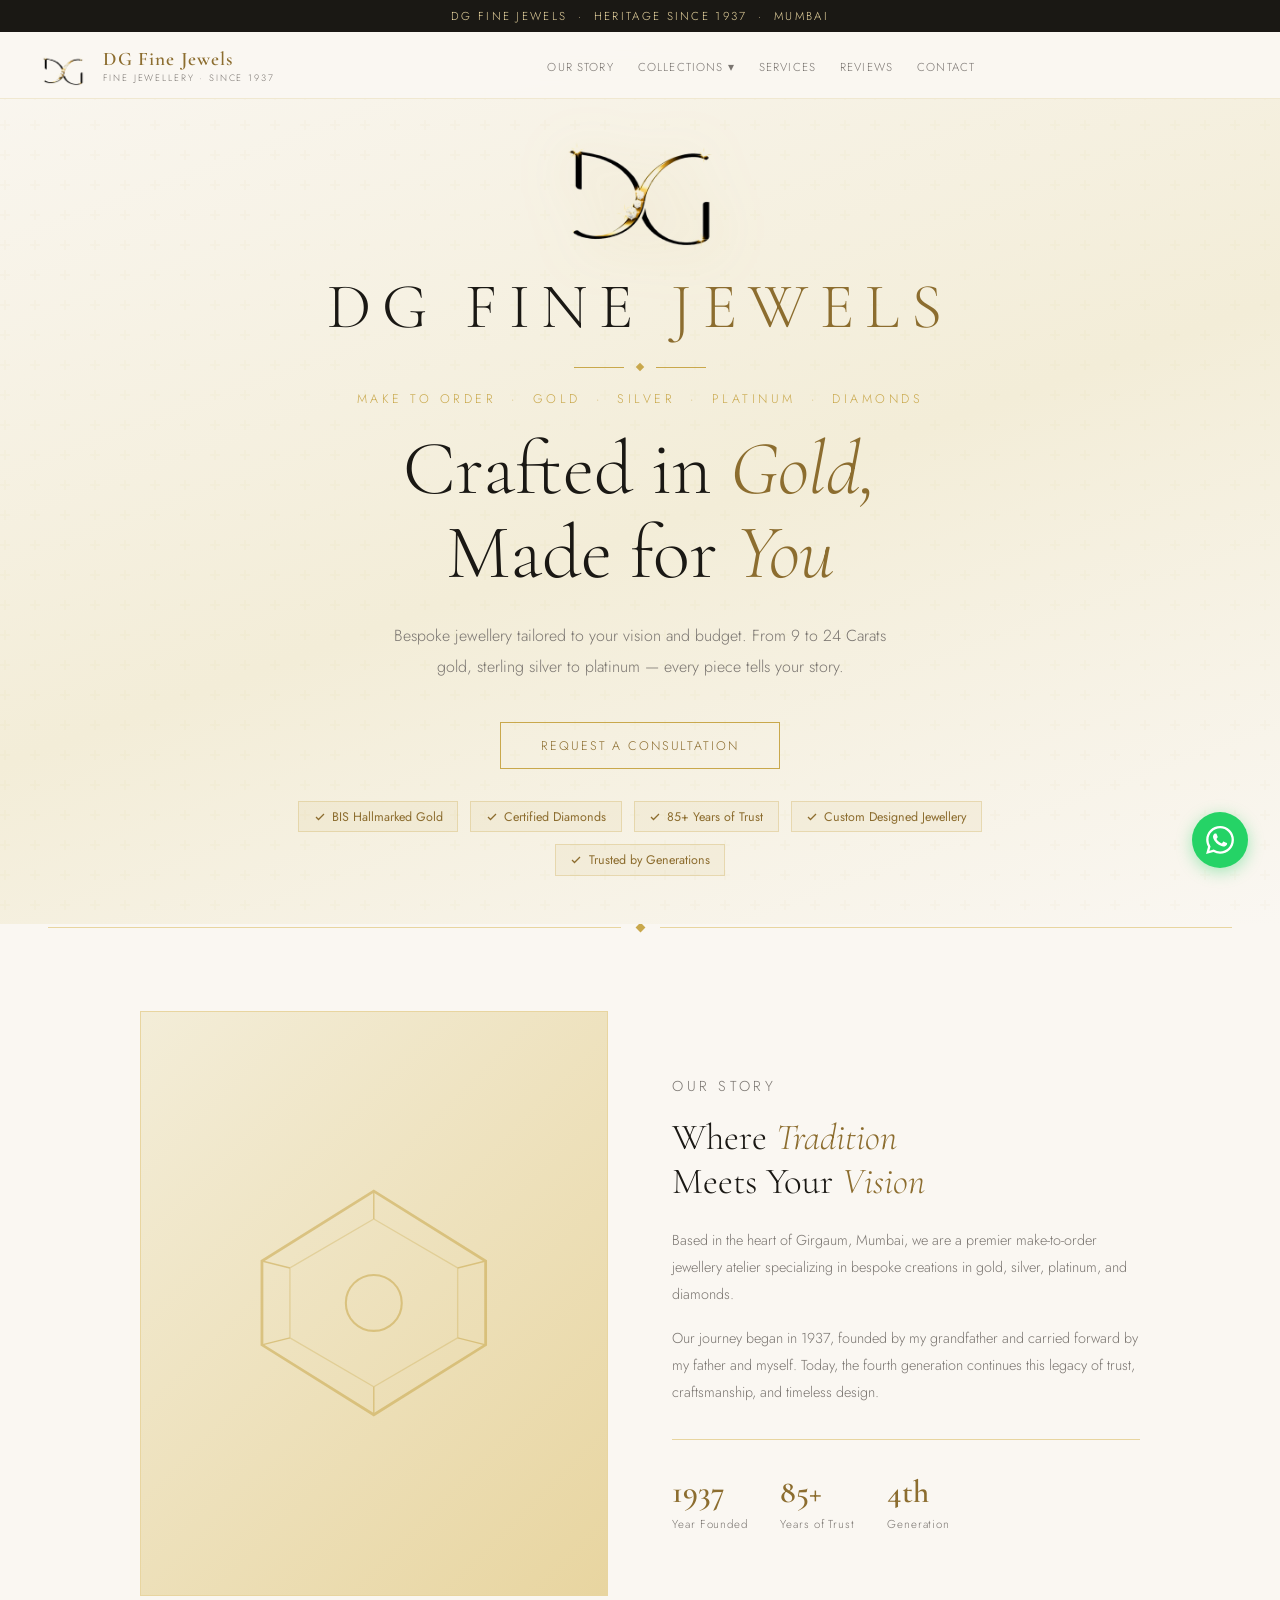
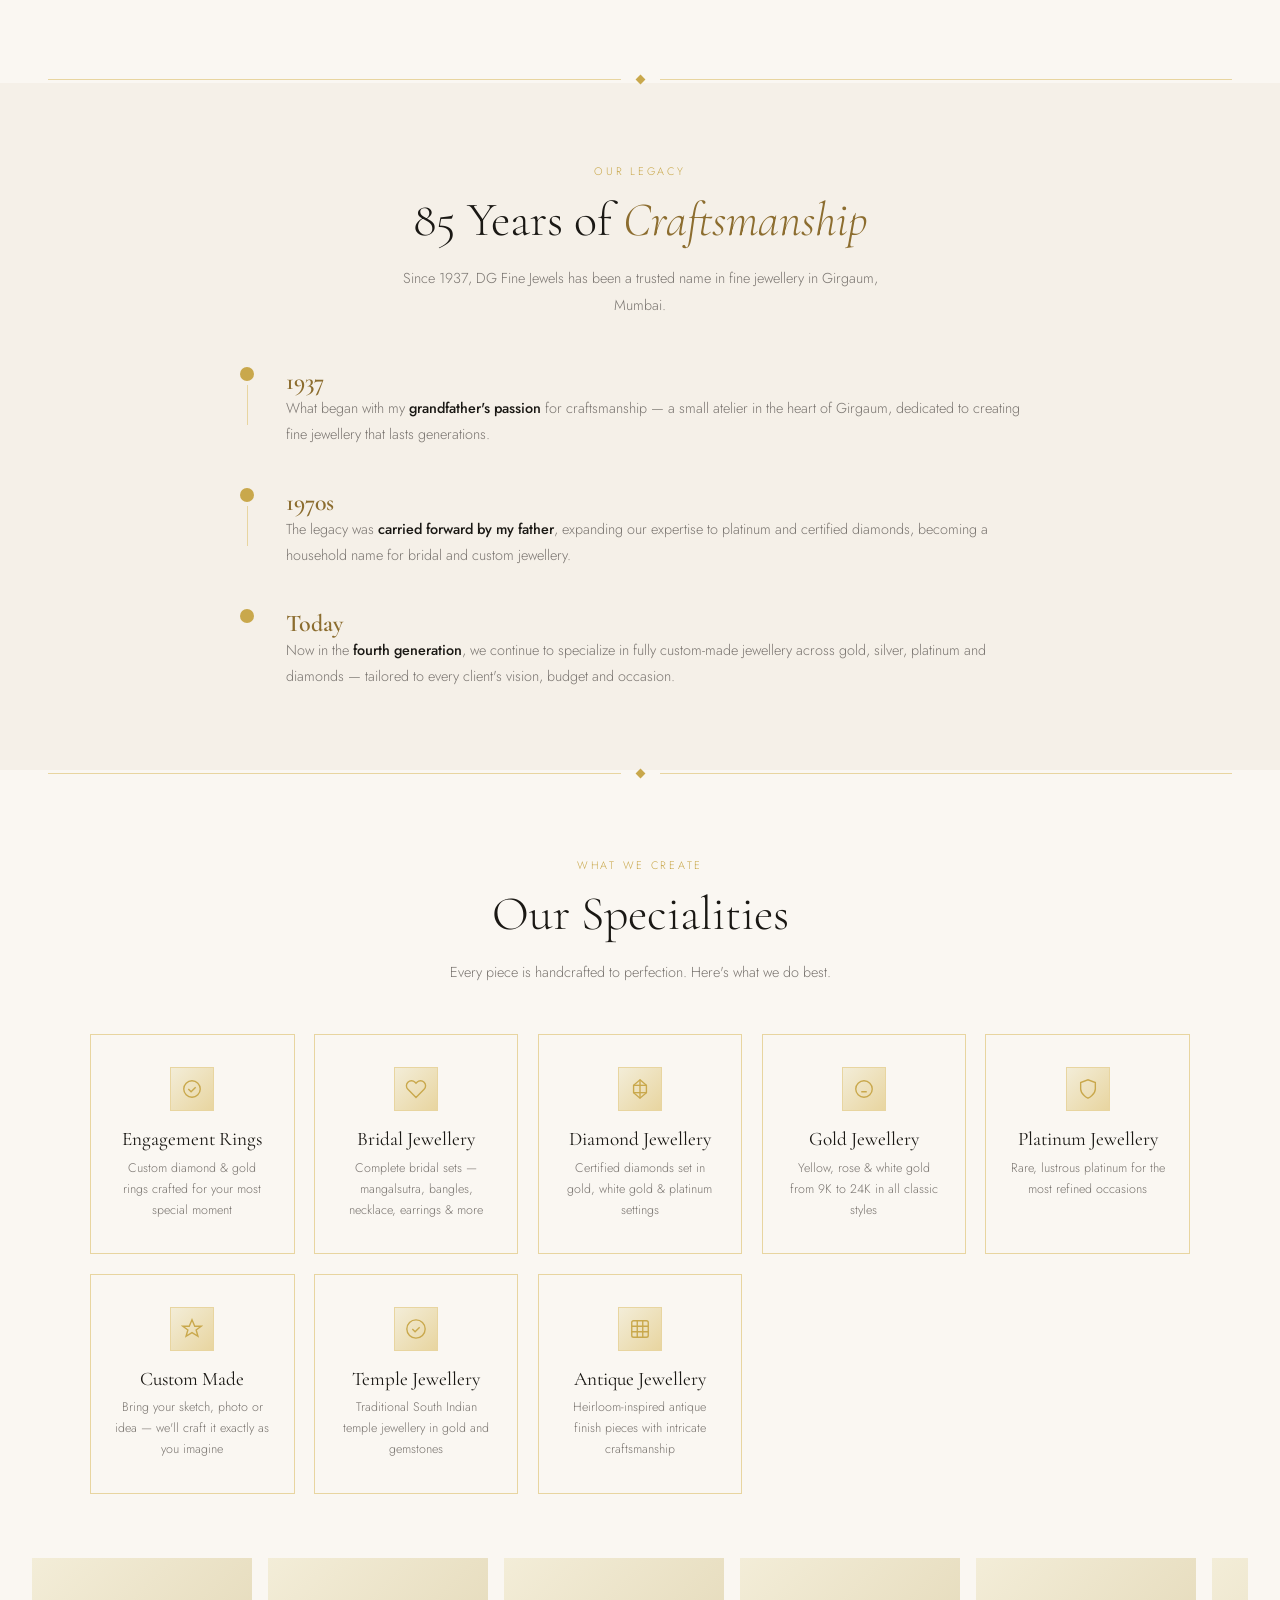
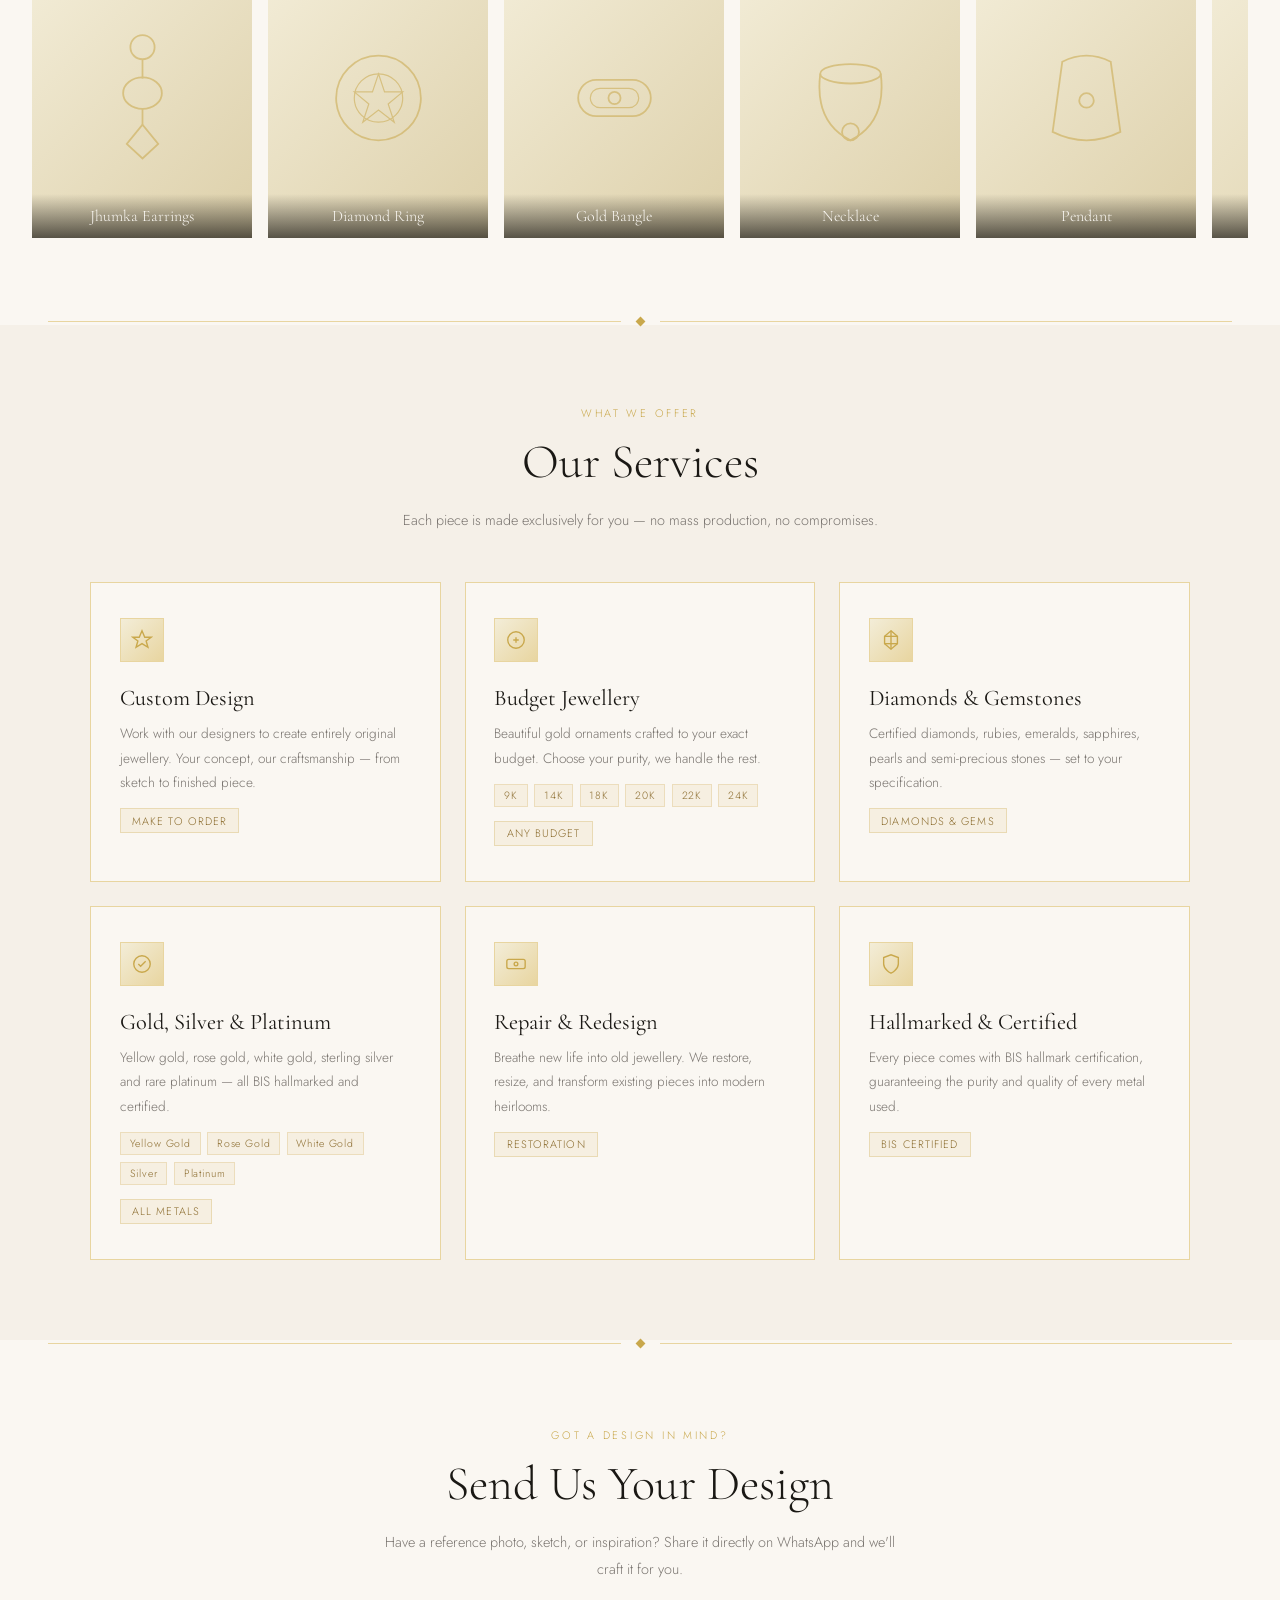
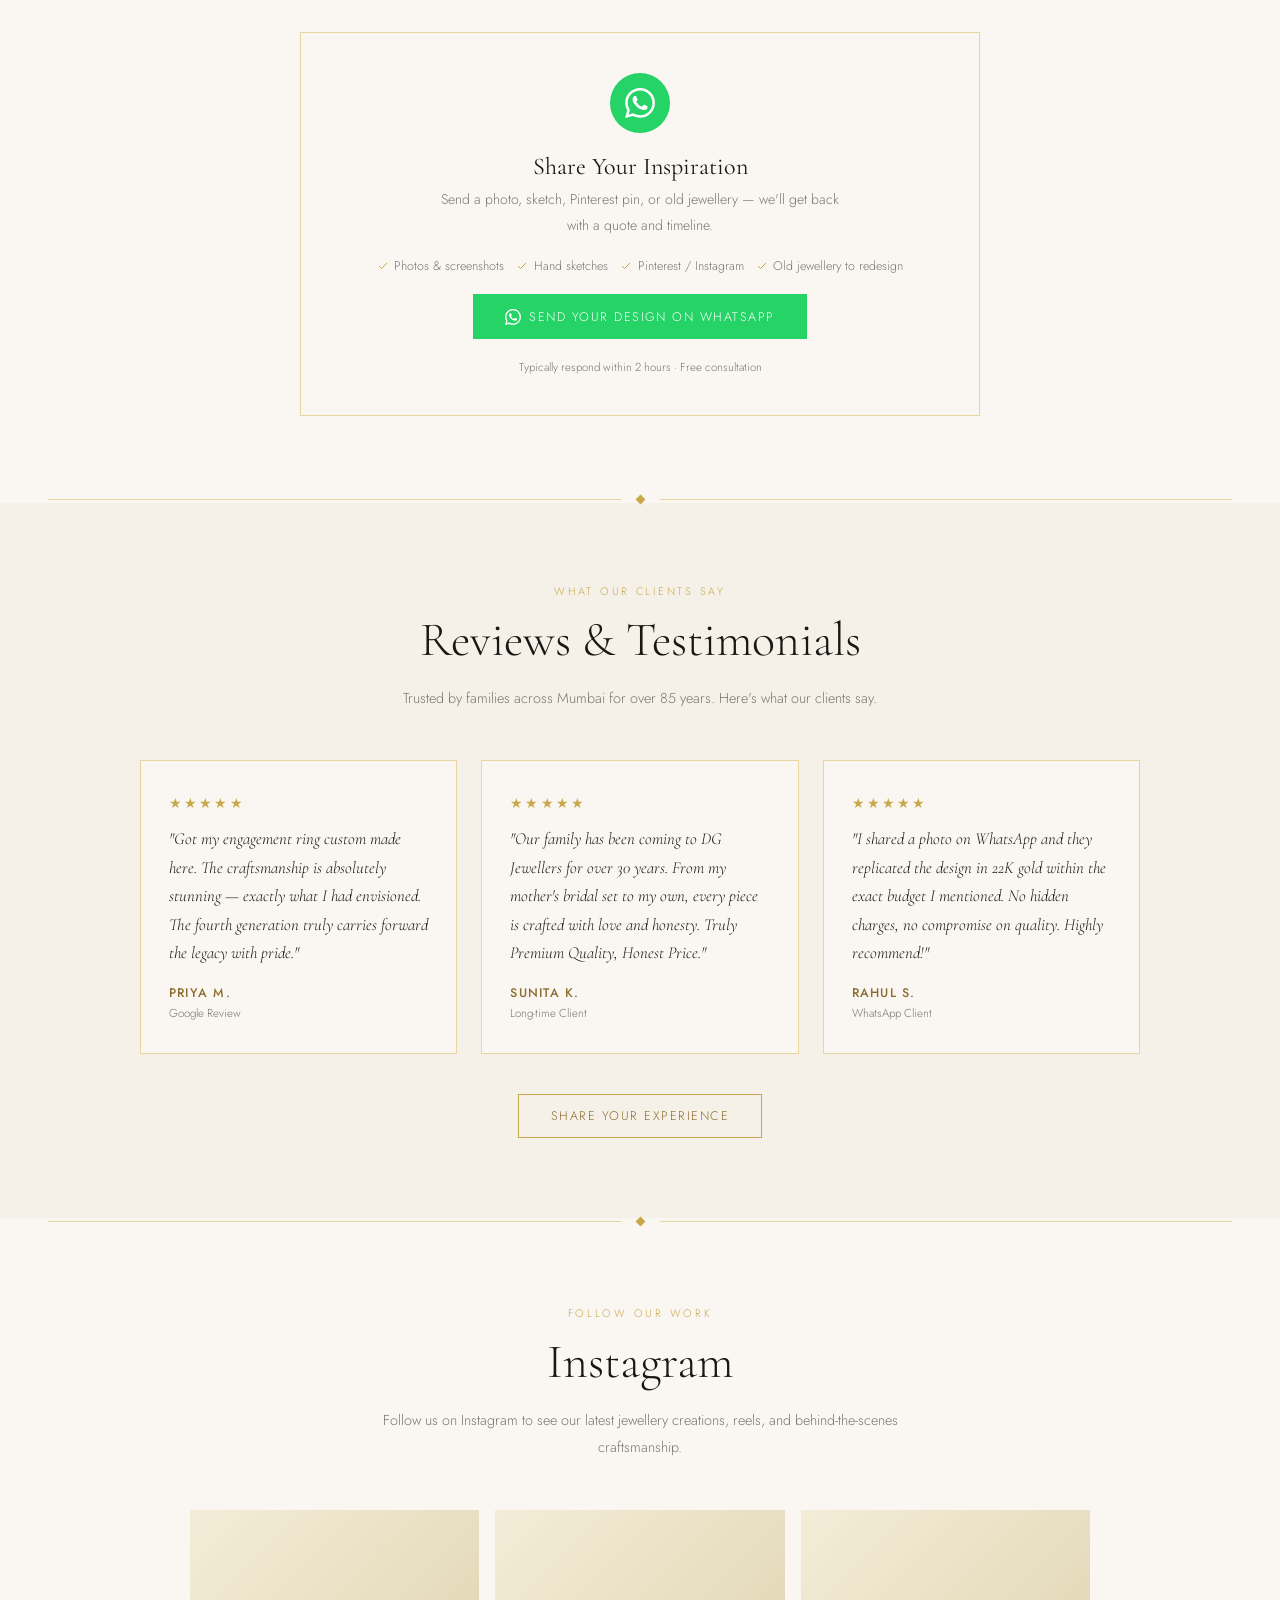
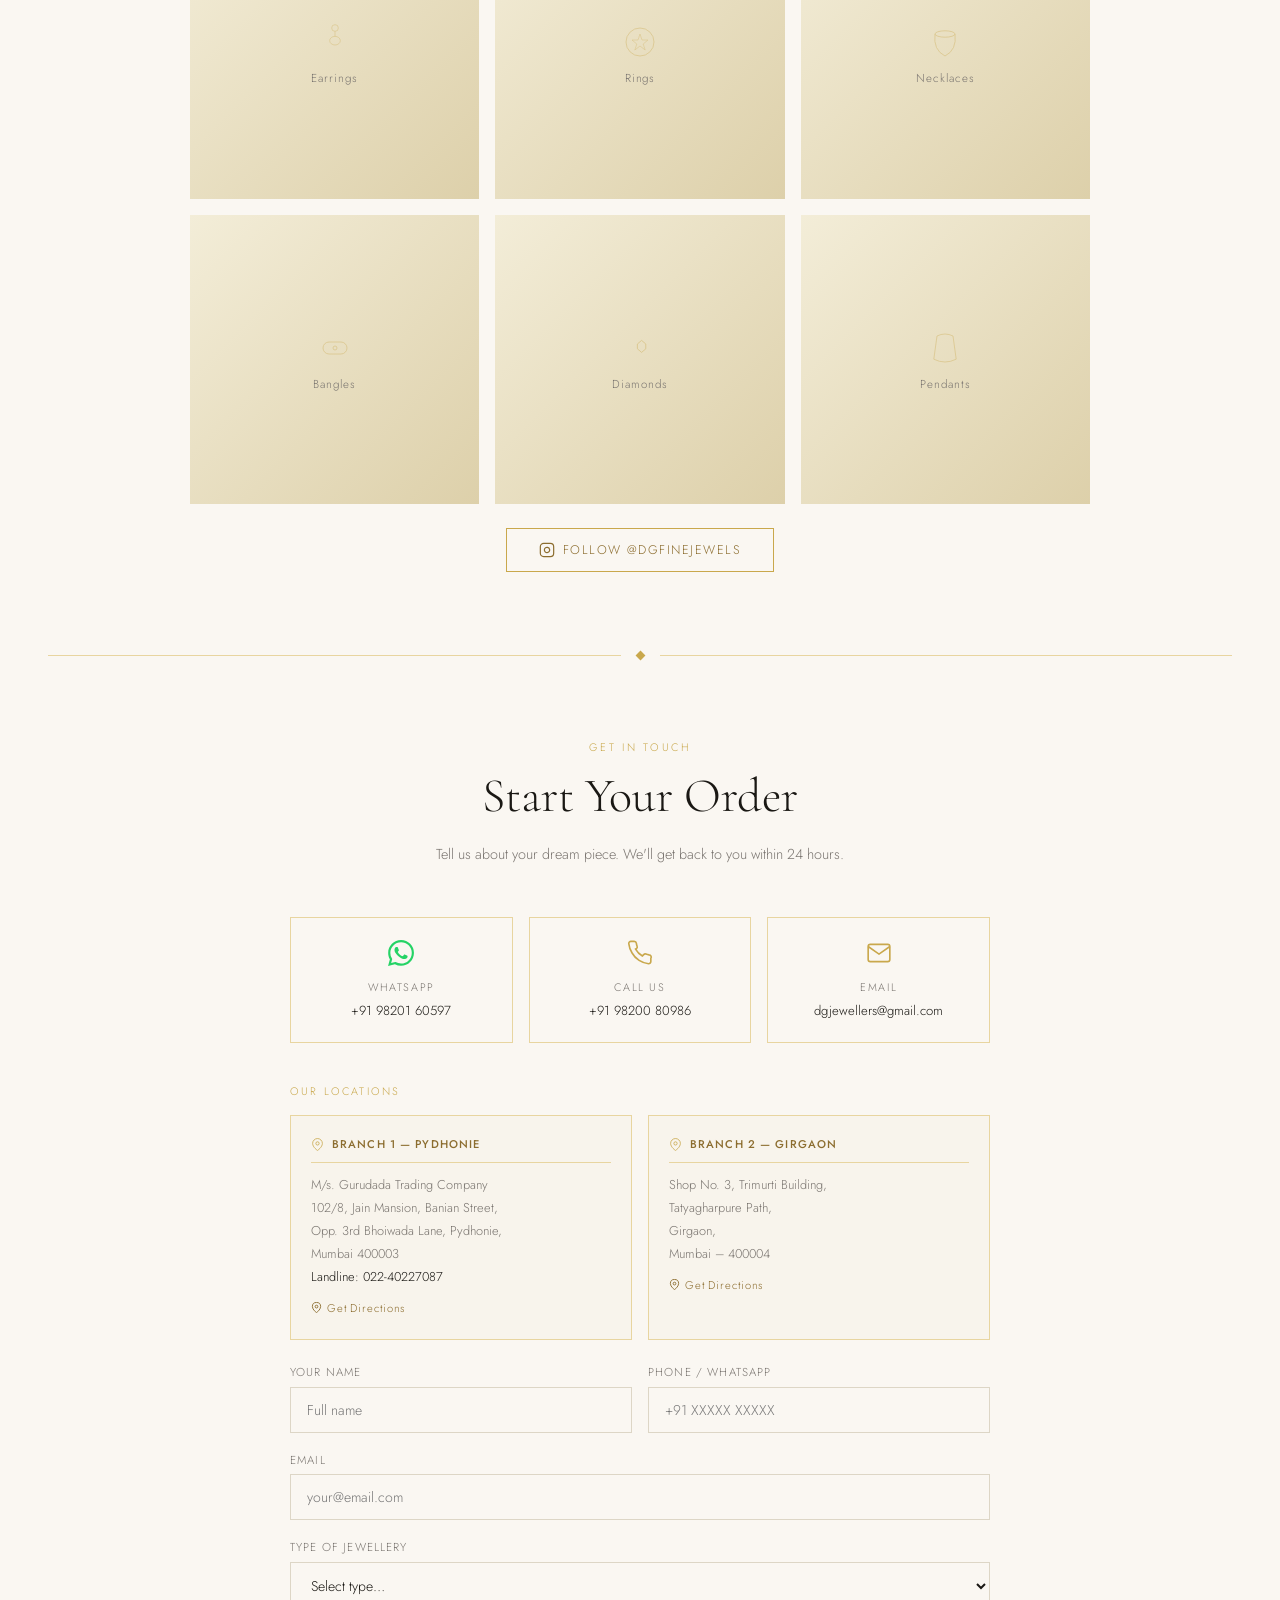
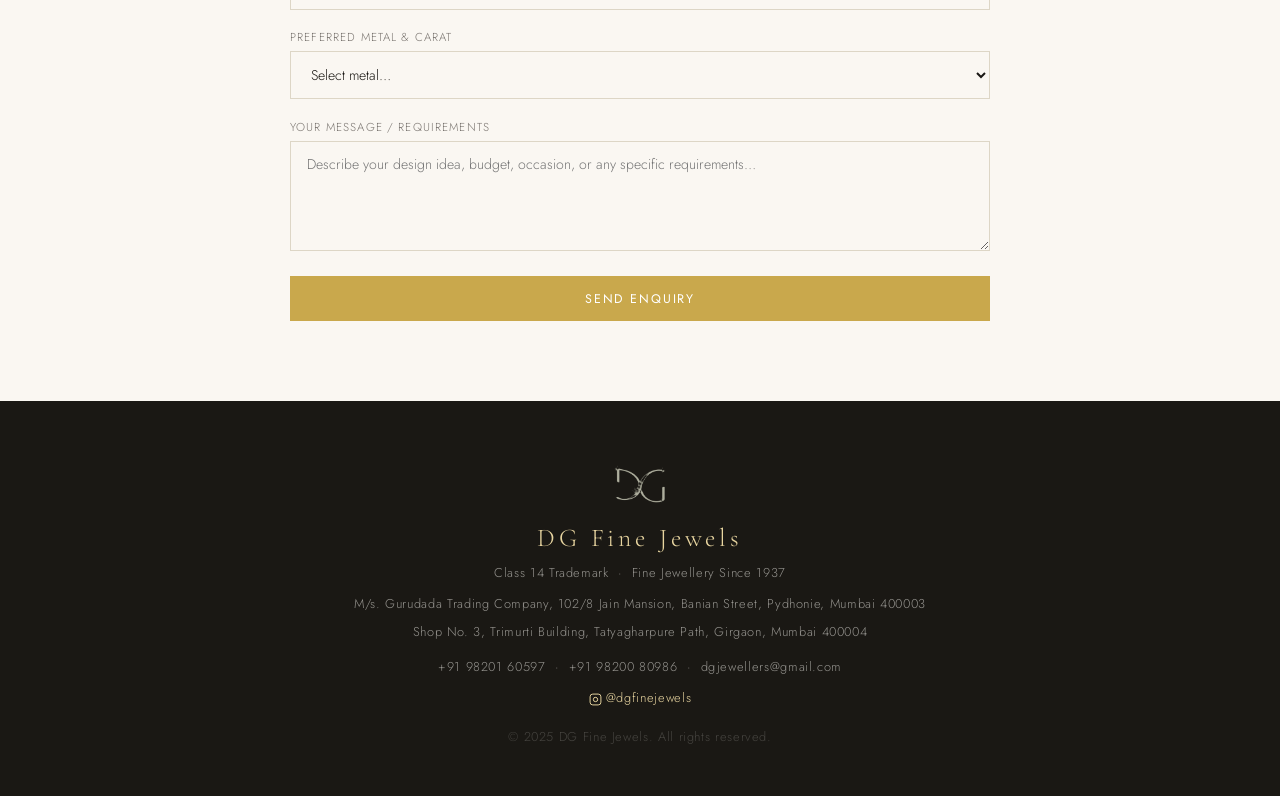
==== index.html @ 2419c7b4 "Initial commit" ====
<!DOCTYPE html>
<html lang="en">

<head>
  <meta charset="UTF-8" />
  <meta name="viewport" content="width=device-width, initial-scale=1.0" />
  <title>DG Fine Jewels – Fine Jewellery Since 1937, Mumbai</title>
  <link
    href="https://fonts.googleapis.com/css2?family=Cormorant+Garamond:ital,wght@0,300;0,400;0,600;1,300;1,400&family=Jost:wght@300;400;500&display=swap"
    rel="stylesheet" />
  <link rel="stylesheet" href="cart.css">
  <style>
    *,
    *::before,
    *::after {
      box-sizing: border-box;
      margin: 0;
      padding: 0
    }

    :root {
      --gold: #C9A84C;
      --gold-light: #E8D5A0;
      --gold-dark: #8C6D2F;
      --ivory: #FAF7F2;
      --charcoal: #1A1814;
      --warm-gray: #7A7570
    }

    html {
      scroll-behavior: smooth
    }

    body {
      font-family: 'Jost', sans-serif;
      background: var(--ivory);
      color: var(--charcoal);
      font-weight: 300;
      overflow-x: hidden
    }

    /* TOP BANNER */
    .top-banner {
      background: var(--charcoal);
      color: var(--gold-light);
      text-align: center;
      padding: 0.5rem 1rem;
      font-size: 0.72rem;
      letter-spacing: 0.2em;
      text-transform: uppercase
    }

    /* NAV */
    header {
      position: fixed;
      top: 0;
      left: 0;
      right: 0;
      z-index: 200
    }

    nav {
      background: rgba(250, 247, 242, 0.96);
      backdrop-filter: blur(12px);
      border-bottom: 1px solid rgba(201, 168, 76, 0.2);
      padding: 0.7rem 2rem;
      display: flex;
      align-items: center;
      justify-content: space-between
    }

    .nav-logo-wrap {
      display: flex;
      align-items: center;
      gap: 0.6rem;
      text-decoration: none
    }

    .nav-logo-img {
      height: 44px;
      width: auto;
      object-fit: contain
    }

    .nav-logo-name {
      font-family: 'Cormorant Garamond', serif;
      font-size: 1.2rem;
      font-weight: 600;
      color: var(--gold-dark);
      letter-spacing: 0.06em
    }

    .nav-logo-sub {
      font-size: 0.58rem;
      letter-spacing: 0.2em;
      text-transform: uppercase;
      color: var(--warm-gray)
    }

    .nav-links {
      display: flex;
      gap: 1.5rem;
      list-style: none
    }

    .nav-links a {
      font-size: 0.72rem;
      letter-spacing: 0.1em;
      text-transform: uppercase;
      color: var(--warm-gray);
      text-decoration: none;
      transition: color 0.2s
    }

    .nav-links a:hover {
      color: var(--gold)
    }

    /* DROPDOWN */
    .dropdown {
      position: relative;
      display: inline-block;
    }

    .dropdown-content {
      display: none;
      position: absolute;
      background: white;
      min-width: 180px;
      box-shadow: 0px 8px 16px 0px rgba(0, 0, 0, 0.1);
      z-index: 1000;
      top: 100%;
      left: 0;
      opacity: 0;
      transition: all 0.3s ease;
      transform: translateY(10px);
      border-top: 2px solid var(--gold);
    }

    .dropdown:hover .dropdown-content {
      display: block;
      opacity: 1;
      transform: translateY(0);
    }

    .dropdown-content a {
      color: var(--warm-gray);
      padding: 12px 16px;
      text-decoration: none;
      display: block;
      font-size: 0.7rem;
      border-bottom: 1px solid rgba(201, 168, 76, 0.15);
      transition: background 0.2s, color 0.2s;
    }

    .dropdown-content a:hover {
      background-color: var(--ivory);
      color: var(--gold);
    }

    .nav-actions {
      display: flex;
      align-items: center;
      gap: 1.2rem;
    }

    .hamburger {
      display: none;
      flex-direction: column;
      gap: 5px;
      cursor: pointer;
      background: none;
      border: none;
      padding: 4px
    }

    .hamburger span {
      display: block;
      width: 22px;
      height: 1.5px;
      background: var(--charcoal)
    }

    .mobile-menu {
      display: none;
      position: fixed;
      top: 0;
      left: 0;
      right: 0;
      bottom: 0;
      background: rgba(250, 247, 242, 0.98);
      z-index: 300;
      flex-direction: column;
      align-items: center;
      justify-content: center;
      gap: 2rem
    }

    .mobile-menu.open {
      display: flex
    }

    .mobile-menu a {
      font-family: 'Cormorant Garamond', serif;
      font-size: 1.8rem;
      font-weight: 300;
      color: var(--charcoal);
      text-decoration: none;
      letter-spacing: 0.08em
    }

    .mobile-close {
      position: absolute;
      top: 1.5rem;
      right: 1.5rem;
      font-size: 1.5rem;
      background: none;
      border: none;
      cursor: pointer;
      color: var(--charcoal)
    }

    /* DIVIDER */
    .divider {
      display: flex;
      align-items: center;
      justify-content: center;
      gap: 1rem;
      padding: 0 3rem
    }

    .divider::before,
    .divider::after {
      content: '';
      flex: 1;
      height: 1px;
      background: var(--gold-light)
    }

    .divider-diamond {
      width: 7px;
      height: 7px;
      background: var(--gold);
      transform: rotate(45deg)
    }

    /* SECTIONS */
    section {
      padding: 5rem 2rem
    }

    .section-label {
      font-size: 0.68rem;
      letter-spacing: 0.25em;
      text-transform: uppercase;
      color: var(--gold);
      text-align: center;
      margin-bottom: 0.75rem
    }

    .section-title {
      font-family: 'Cormorant Garamond', serif;
      font-size: clamp(2rem, 4vw, 3rem);
      font-weight: 300;
      text-align: center;
      margin-bottom: 1rem;
      color: var(--charcoal)
    }

    .section-sub {
      text-align: center;
      color: var(--warm-gray);
      font-size: 0.9rem;
      line-height: 1.9;
      max-width: 520px;
      margin: 0 auto 3rem
    }

    .services-bg,
    .alt-bg {
      background: #F5F0E8
    }

    /* HERO */
    .hero {
      min-height: 100vh;
      display: flex;
      align-items: center;
      justify-content: center;
      text-align: center;
      padding: 6rem 2rem 3rem;
      background: linear-gradient(160deg, #FAF7F2 0%, #F3EDD8 55%, #FAF7F2 100%);
      position: relative;
      overflow: hidden;
      z-index: 1;
    }

    /* Hero Background Slider */
    .hero-bg-slider {
      position: absolute;
      top: 0;
      left: 0;
      width: 100%;
      height: 100%;
      z-index: -1;
      overflow: hidden;
    }

    .hero-bg-slide {
      position: absolute;
      top: 0;
      left: 0;
      width: 100%;
      height: 100%;
      object-fit: cover;
      opacity: 0.4;
    }

    .hero::before {
      content: '';
      position: absolute;
      inset: 0;
      background: url("data:image/svg+xml,%3Csvg width='60' height='60' viewBox='0 0 60 60' xmlns='http://www.w3.org/2000/svg'%3E%3Cg fill='%23C9A84C' fill-opacity='0.04'%3E%3Cpath d='M36 34v-4h-2v4h-4v2h4v4h2v-4h4v-2h-4zm0-30V0h-2v4h-4v2h4v4h2V6h4V4h-4zM6 34v-4H4v4H0v2h4v4h2v-4h4v-2H6zM6 4V0H4v4H0v2h4v4h2V6h4V4H6z'/%3E%3C/g%3E%3C/svg%3E");
      opacity: 1
    }

    .hero-inner {
      position: relative;
      max-width: 860px;
      margin: 0 auto
    }

    .hero-logo {
      width: 220px;
      height: auto;
      filter: drop-shadow(0 6px 28px rgba(201, 168, 76, 0.35));
      animation: fadeInDown 1.2s cubic-bezier(0.2, 0, 0.2, 1) both
    }

    .hero-brand-name {
      font-family: 'Cormorant Garamond', serif;
      font-size: clamp(2rem, 5vw, 4.5rem);
      font-weight: 300;
      color: var(--charcoal);
      letter-spacing: 0.18em;
      text-transform: uppercase;
      margin-top: 0.6rem;
      animation: fadeInUp 1.2s cubic-bezier(0.2, 0, 0.2, 1) 0.2s both
    }

    .hero-brand-name span {
      color: var(--gold-dark)
    }

    .gold-line {
      display: flex;
      align-items: center;
      justify-content: center;
      gap: 0.8rem;
      margin: 1.2rem auto;
      animation: fadeIn 1.2s ease 0.5s both
    }

    .gold-line::before,
    .gold-line::after {
      content: '';
      width: 50px;
      height: 1px;
      background: var(--gold)
    }

    .gold-line-diamond {
      width: 6px;
      height: 6px;
      background: var(--gold);
      transform: rotate(45deg)
    }

    .hero-eyebrow {
      font-size: 0.78rem;
      letter-spacing: 0.28em;
      text-transform: uppercase;
      color: var(--gold);
      margin-bottom: 1.2rem;
      animation: fadeInOpacity 1.5s ease 0.7s both
    }

    .hero h1 {
      font-family: 'Cormorant Garamond', serif;
      font-size: clamp(2.8rem, 6vw, 5.5rem);
      font-weight: 300;
      line-height: 1.1;
      color: var(--charcoal);
      margin-bottom: 1.6rem;
      animation: fadeInUpScale 1.4s cubic-bezier(0.2, 0, 0.2, 1) 0.9s both
    }

    .hero h1 em {
      font-style: italic;
      color: var(--gold-dark)
    }

    .hero-desc {
      font-size: 1rem;
      color: var(--warm-gray);
      line-height: 1.9;
      max-width: 520px;
      margin: 0 auto 2.5rem;
      animation: fadeIn 1.5s ease 1.2s both
    }

    .trust-badges {
      margin-top: 2rem;
      display: flex;
      flex-wrap: wrap;
      gap: 0.75rem;
      justify-content: center;
      animation: fadeIn 1.5s ease 1.6s both
    }

    .trust-badge {
      display: flex;
      align-items: center;
      gap: 0.4rem;
      font-size: 0.78rem;
      color: var(--gold-dark);
      font-weight: 400;
      background: rgba(201, 168, 76, 0.08);
      border: 1px solid rgba(201, 168, 76, 0.3);
      padding: 0.35rem 0.9rem
    }

    .btn-primary {
      display: inline-block;
      padding: 0.85rem 2.5rem;
      border: 1px solid var(--gold);
      color: var(--gold-dark);
      font-size: 0.78rem;
      letter-spacing: 0.15em;
      text-transform: uppercase;
      text-decoration: none;
      background: transparent;
      cursor: pointer;
      font-family: 'Jost', sans-serif;
      transition: all 0.4s ease;
      animation: fadeInUp 1.2s ease 1.4s both
    }

    .btn-primary:hover {
      background: var(--gold);
      color: #fff
    }

    /* CAROUSEL */
    .carousel-wrap {
      overflow: hidden;
      position: relative;
      margin-top: 3rem
    }

    .carousel-track {
      display: flex;
      gap: 1rem;
      animation: scroll 20s linear infinite
    }

    .carousel-track:hover {
      animation-play-state: paused
    }

    .carousel-item {
      flex-shrink: 0;
      width: 220px;
      height: 280px;
      background: linear-gradient(135deg, #F3EDD8 0%, #DDD0AA 100%);
      display: flex;
      align-items: center;
      justify-content: center;
      position: relative;
      overflow: hidden
    }

    .carousel-item svg {
      width: 55%;
      height: 55%;
      opacity: 0.55
    }

    .carousel-label {
      position: absolute;
      bottom: 0;
      left: 0;
      right: 0;
      padding: 0.75rem;
      background: linear-gradient(transparent, rgba(26, 24, 20, 0.7));
      color: #FAF7F2;
      font-family: 'Cormorant Garamond', serif;
      font-size: 1rem;
      text-align: center
    }

    @keyframes scroll {
      0% {
        transform: translateX(0)
      }

      100% {
        transform: translateX(-50%)
      }
    }

    /* ANIMATIONS */
    @keyframes fadeInDown {
      from {
        opacity: 0;
        transform: translateY(-40px)
      }

      to {
        opacity: 1;
        transform: translateY(0)
      }
    }

    @keyframes fadeInUp {
      from {
        opacity: 0;
        transform: translateY(40px)
      }

      to {
        opacity: 1;
        transform: translateY(0)
      }
    }

    @keyframes fadeInUpScale {
      from {
        opacity: 0;
        transform: translateY(30px) scale(0.98)
      }

      to {
        opacity: 1;
        transform: translateY(0) scale(1)
      }
    }

    @keyframes fadeInOpacity {
      from {
        opacity: 0;
        letter-spacing: 0.4em
      }

      to {
        opacity: 1;
        letter-spacing: 0.28em
      }
    }

    @keyframes fadeIn {
      from {
        opacity: 0
      }

      to {
        opacity: 1
      }
    }

    /* ABOUT */
    .about-grid {
      max-width: 1000px;
      margin: 0 auto;
      display: grid;
      grid-template-columns: 1fr 1fr;
      gap: 4rem;
      align-items: center
    }

    .about-visual {
      aspect-ratio: 4/5;
      background: linear-gradient(135deg, #F3EDD8, #E8D5A0);
      border: 1px solid var(--gold-light);
      display: flex;
      align-items: center;
      justify-content: center
    }

    .about-visual svg {
      width: 60%;
      height: 60%;
      opacity: 0.55
    }

    .about-text h2 {
      font-family: 'Cormorant Garamond', serif;
      font-size: 2.3rem;
      font-weight: 300;
      margin-bottom: 1.4rem;
      line-height: 1.2
    }

    .about-text h2 em {
      font-style: italic;
      color: var(--gold-dark)
    }

    .about-text p {
      color: var(--warm-gray);
      line-height: 1.9;
      margin-bottom: 1rem;
      font-size: 0.9rem
    }

    .about-stats {
      display: flex;
      gap: 2rem;
      margin-top: 2rem;
      padding-top: 2rem;
      border-top: 1px solid var(--gold-light)
    }

    .stat-num {
      font-family: 'Cormorant Garamond', serif;
      font-size: 2rem;
      font-weight: 600;
      color: var(--gold-dark);
      display: block
    }

    .stat-label {
      font-size: 0.72rem;
      color: var(--warm-gray);
      letter-spacing: 0.08em
    }

    /* HERITAGE TIMELINE */
    .heritage-grid {
      max-width: 800px;
      margin: 0 auto;
      display: flex;
      flex-direction: column;
      gap: 0
    }

    .heritage-item {
      display: flex;
      gap: 2rem;
      align-items: flex-start;
      position: relative;
      padding-bottom: 2.5rem
    }

    .heritage-item:last-child {
      padding-bottom: 0
    }

    .heritage-line {
      display: flex;
      flex-direction: column;
      align-items: center;
      flex-shrink: 0
    }

    .heritage-dot {
      width: 14px;
      height: 14px;
      background: var(--gold);
      border-radius: 50%;
      flex-shrink: 0
    }

    .heritage-connector {
      width: 1px;
      background: var(--gold-light);
      flex: 1;
      min-height: 40px;
      margin-top: 4px
    }

    .heritage-item:last-child .heritage-connector {
      display: none
    }

    .heritage-year {
      font-family: 'Cormorant Garamond', serif;
      font-size: 1.5rem;
      font-weight: 600;
      color: var(--gold-dark);
      min-width: 60px;
      padding-top: -2px
    }

    .heritage-text p {
      color: var(--warm-gray);
      font-size: 0.88rem;
      line-height: 1.8
    }

    /* SPECIALITIES */
    .spec-grid {
      max-width: 1100px;
      margin: 0 auto;
      display: grid;
      grid-template-columns: repeat(auto-fit, minmax(200px, 1fr));
      gap: 1.2rem
    }

    .spec-card {
      background: var(--ivory);
      border: 1px solid var(--gold-light);
      padding: 2rem 1.5rem;
      text-align: center;
      transition: transform 0.25s, box-shadow 0.25s;
      cursor: default
    }

    .spec-card:hover {
      transform: translateY(-4px);
      box-shadow: 0 10px 28px rgba(201, 168, 76, 0.12)
    }

    .spec-icon {
      width: 44px;
      height: 44px;
      margin: 0 auto 1rem;
      background: linear-gradient(135deg, #F3EDD8, #E8D5A0);
      border: 1px solid var(--gold-light);
      display: flex;
      align-items: center;
      justify-content: center
    }

    .spec-card h3 {
      font-family: 'Cormorant Garamond', serif;
      font-size: 1.2rem;
      font-weight: 400;
      color: var(--charcoal);
      margin-bottom: 0.4rem
    }

    .spec-card p {
      color: var(--warm-gray);
      font-size: 0.78rem;
      line-height: 1.7
    }

    /* PORTFOLIO */
    .portfolio-grid {
      max-width: 1100px;
      margin: 0 auto;
      display: grid;
      grid-template-columns: repeat(3, 1fr);
      gap: 1rem
    }

    .portfolio-item {
      aspect-ratio: 3/4;
      position: relative;
      overflow: hidden;
      background: linear-gradient(135deg, #F3EDD8 0%, #DDD0AA 100%);
      display: flex;
      align-items: center;
      justify-content: center;
      cursor: pointer
    }

    .portfolio-item.tall {
      grid-row: span 2;
      aspect-ratio: auto
    }

    .portfolio-item svg {
      width: 50%;
      height: 50%;
      opacity: 0.5
    }

    .portfolio-overlay {
      position: absolute;
      inset: 0;
      background: rgba(26, 24, 20, 0);
      display: flex;
      align-items: flex-end;
      padding: 1.5rem;
      transition: background 0.3s
    }

    .portfolio-item:hover .portfolio-overlay {
      background: rgba(26, 24, 20, 0.55)
    }

    .portfolio-label {
      font-family: 'Cormorant Garamond', serif;
      font-size: 1.1rem;
      color: #FAF7F2;
      transform: translateY(8px);
      opacity: 0;
      transition: transform 0.3s, opacity 0.3s
    }

    .portfolio-item:hover .portfolio-label {
      transform: translateY(0);
      opacity: 1
    }

    .portfolio-item:hover .portfolio-sublabel {
      opacity: 1 !important
    }

    /* SERVICES */
    .services-grid {
      max-width: 1100px;
      margin: 0 auto;
      display: grid;
      grid-template-columns: repeat(auto-fit, minmax(260px, 1fr));
      gap: 1.5rem
    }

    .service-card {
      background: var(--ivory);
      border: 1px solid var(--gold-light);
      padding: 2.2rem 1.8rem;
      transition: transform 0.25s, box-shadow 0.25s
    }

    .service-card:hover {
      transform: translateY(-4px);
      box-shadow: 0 12px 32px rgba(201, 168, 76, 0.12)
    }

    .service-icon {
      width: 44px;
      height: 44px;
      margin-bottom: 1.4rem;
      background: linear-gradient(135deg, #F3EDD8, #E8D5A0);
      border: 1px solid var(--gold-light);
      display: flex;
      align-items: center;
      justify-content: center
    }

    .service-card h3 {
      font-family: 'Cormorant Garamond', serif;
      font-size: 1.4rem;
      font-weight: 400;
      margin-bottom: 0.6rem;
      color: var(--charcoal)
    }

    .service-card p {
      color: var(--warm-gray);
      font-size: 0.85rem;
      line-height: 1.8
    }

    .service-tag {
      display: inline-block;
      margin-top: 0.85rem;
      padding: 0.22rem 0.7rem;
      font-size: 0.68rem;
      letter-spacing: 0.1em;
      text-transform: uppercase;
      background: rgba(201, 168, 76, 0.1);
      color: var(--gold-dark);
      border: 1px solid rgba(201, 168, 76, 0.3)
    }

    /* TESTIMONIALS */
    .testimonials-grid {
      max-width: 1000px;
      margin: 0 auto;
      display: grid;
      grid-template-columns: repeat(auto-fit, minmax(280px, 1fr));
      gap: 1.5rem
    }

    .testimonial-card {
      background: var(--ivory);
      border: 1px solid var(--gold-light);
      padding: 2rem 1.75rem;
      position: relative
    }

    .testimonial-stars {
      color: var(--gold);
      font-size: 0.9rem;
      margin-bottom: 0.75rem;
      letter-spacing: 0.15em
    }

    .testimonial-text {
      font-family: 'Cormorant Garamond', serif;
      font-size: 1.05rem;
      font-style: italic;
      color: var(--charcoal);
      line-height: 1.7;
      margin-bottom: 1rem
    }

    .testimonial-name {
      font-size: 0.78rem;
      letter-spacing: 0.1em;
      text-transform: uppercase;
      color: var(--gold-dark);
      font-weight: 500
    }

    .testimonial-source {
      font-size: 0.72rem;
      color: var(--warm-gray);
      margin-top: 0.2rem
    }

    .google-badge {
      display: inline-flex;
      align-items: center;
      gap: 0.4rem;
      font-size: 0.7rem;
      color: var(--warm-gray);
      border: 1px solid var(--gold-light);
      padding: 0.3rem 0.75rem;
      margin-top: 1rem
    }

    /* SEND DESIGN */
    .send-design-card {
      max-width: 680px;
      margin: 0 auto;
      border: 1px solid var(--gold-light);
      padding: 2.5rem 2rem;
      background: var(--ivory);
      text-align: center
    }

    /* INSTAGRAM */
    .insta-grid {
      max-width: 900px;
      margin: 0 auto;
      display: grid;
      grid-template-columns: repeat(3, 1fr);
      gap: 1rem
    }

    .insta-placeholder {
      aspect-ratio: 1;
      background: linear-gradient(135deg, #F3EDD8, #DDD0AA);
      display: flex;
      align-items: center;
      justify-content: center;
      flex-direction: column;
      gap: 0.5rem;
      cursor: pointer;
      transition: opacity 0.2s
    }

    .insta-placeholder:hover {
      opacity: 0.8
    }

    .insta-placeholder svg {
      opacity: 0.45
    }

    .insta-placeholder span {
      font-size: 0.72rem;
      color: var(--warm-gray);
      letter-spacing: 0.08em
    }

    .insta-follow {
      text-align: center;
      margin-top: 1.5rem
    }

    .insta-follow a {
      display: inline-flex;
      align-items: center;
      gap: 0.5rem;
      padding: 0.75rem 2rem;
      border: 1px solid var(--gold);
      color: var(--gold-dark);
      font-size: 0.78rem;
      letter-spacing: 0.12em;
      text-transform: uppercase;
      text-decoration: none;
      transition: background 0.2s, color 0.2s
    }

    .insta-follow a:hover {
      background: var(--gold);
      color: #fff
    }

    /* CONTACT */
    .contact-wrap {
      max-width: 700px;
      margin: 0 auto
    }

    .contact-methods {
      display: grid;
      grid-template-columns: repeat(auto-fit, minmax(150px, 1fr));
      gap: 1rem;
      margin-bottom: 2.5rem
    }

    .contact-method {
      padding: 1.4rem 1rem;
      border: 1px solid var(--gold-light);
      text-align: center;
      text-decoration: none;
      color: var(--charcoal);
      transition: background 0.2s, border-color 0.2s;
      display: block
    }

    .contact-method:hover {
      background: rgba(201, 168, 76, 0.08);
      border-color: var(--gold)
    }

    .contact-method-icon {
      margin-bottom: 0.5rem;
      display: flex;
      justify-content: center
    }

    .contact-method-label {
      font-size: 0.68rem;
      letter-spacing: 0.15em;
      text-transform: uppercase;
      color: var(--warm-gray)
    }

    .contact-method-value {
      font-size: 0.82rem;
      margin-top: 0.25rem;
      color: var(--charcoal)
    }

    .form-group {
      margin-bottom: 1.2rem
    }

    .form-group label {
      display: block;
      font-size: 0.72rem;
      letter-spacing: 0.1em;
      text-transform: uppercase;
      color: var(--warm-gray);
      margin-bottom: 0.4rem
    }

    .form-group input,
    .form-group textarea,
    .form-group select {
      width: 100%;
      padding: 0.75rem 1rem;
      border: 1px solid #DDD6C6;
      background: var(--ivory);
      font-family: 'Jost', sans-serif;
      font-size: 0.88rem;
      font-weight: 300;
      color: var(--charcoal);
      outline: none;
      transition: border-color 0.2s
    }

    .form-group input:focus,
    .form-group textarea:focus,
    .form-group select:focus {
      border-color: var(--gold)
    }

    .form-group textarea {
      resize: vertical;
      min-height: 110px
    }

    .form-row {
      display: grid;
      grid-template-columns: 1fr 1fr;
      gap: 1rem
    }

    /* WHATSAPP FLOAT */
    .whatsapp-float {
      position: fixed;
      bottom: 2rem;
      right: 2rem;
      z-index: 99;
      width: 56px;
      height: 56px;
      border-radius: 50%;
      background: #25D366;
      display: flex;
      align-items: center;
      justify-content: center;
      box-shadow: 0 4px 16px rgba(37, 211, 102, 0.4);
      text-decoration: none;
      transition: transform 0.2s
    }

    .whatsapp-float:hover {
      transform: scale(1.08)
    }

    .whatsapp-float svg {
      width: 28px;
      height: 28px;
      fill: white
    }

    /* FOOTER */
    footer {
      background: var(--charcoal);
      color: rgba(250, 247, 242, 0.55);
      text-align: center;
      padding: 3rem 2rem;
      font-size: 0.8rem;
      letter-spacing: 0.05em
    }

    .footer-logo-img {
      height: 56px;
      width: auto;
      margin-bottom: 0.75rem;
      filter: brightness(0) invert(1) sepia(1) saturate(1.5) hue-rotate(5deg) opacity(0.65)
    }

    .footer-brand {
      font-family: 'Cormorant Garamond', serif;
      font-size: 1.6rem;
      font-weight: 300;
      color: var(--gold-light);
      display: block;
      margin-bottom: 0.5rem;
      letter-spacing: 0.15em
    }

    footer p {
      margin-top: 0.4rem;
      line-height: 1.8
    }

    /* MOBILE */
    @media(max-width:768px) {
      body {
        overflow-x: hidden
      }

      * {
        max-width: 100%;
        box-sizing: border-box
      }

      nav {
        padding: 0.7rem 1.25rem
      }

      nav .nav-links {
        display: none
      }

      .hamburger {
        display: flex
      }

      .nav-logo-img {
        height: 36px
      }

      .nav-logo-sub {
        display: none
      }

      .hero {
        padding: 7rem 1.25rem 4rem
      }

      .hero-logo {
        width: 140px
      }

      .hero-brand-name {
        font-size: 2rem;
        letter-spacing: 0.1em
      }

      .hero h1 {
        font-size: 2.2rem
      }

      .hero-desc {
        font-size: 0.9rem
      }

      .trust-badges {
        gap: 0.5rem
      }

      .trust-badge {
        font-size: 0.72rem;
        padding: 0.3rem 0.7rem
      }

      section {
        padding: 3.5rem 1.25rem
      }

      .about-grid {
        grid-template-columns: 1fr;
        gap: 2rem
      }

      .about-visual {
        aspect-ratio: 3/2
      }

      .about-stats {
        gap: 1rem;
        flex-wrap: wrap
      }

      .services-grid {
        grid-template-columns: 1fr;
        gap: 1rem
      }

      .spec-grid {
        grid-template-columns: 1fr 1fr;
        gap: 0.8rem
      }

      .spec-card {
        padding: 1.5rem 1rem
      }

      .portfolio-grid {
        grid-template-columns: 1fr 1fr;
        gap: 0.75rem
      }

      .portfolio-item.tall {
        grid-row: span 1;
        aspect-ratio: 3/4
      }

      .portfolio-label {
        opacity: 1;
        transform: translateY(0)
      }

      .portfolio-overlay {
        background: rgba(26, 24, 20, 0.35)
      }

      .testimonials-grid {
        grid-template-columns: 1fr
      }

      .contact-methods {
        grid-template-columns: 1fr;
        gap: 0.75rem
      }

      .form-row {
        grid-template-columns: 1fr
      }

      .insta-grid {
        grid-template-columns: repeat(3, 1fr);
        gap: 0.5rem
      }

      .divider {
        padding: 0 1.25rem
      }

      .section-title {
        font-size: 1.8rem
      }

      footer {
        padding: 2rem 1.25rem
      }

      .footer-logo-img {
        height: 44px
      }

      .whatsapp-float {
        bottom: 1.25rem;
        right: 1.25rem;
        width: 50px;
        height: 50px
      }

      .heritage-grid {
        gap: 0
      }

      .carousel-item {
        width: 180px;
        height: 230px
      }
    }

    @media(max-width:420px) {
      .hero h1 {
        font-size: 1.9rem
      }

      .hero-brand-name {
        font-size: 1.7rem
      }

      .portfolio-grid {
        grid-template-columns: 1fr
      }

      .spec-grid {
        grid-template-columns: 1fr
      }

      .about-stats {
        flex-direction: column;
        gap: 1rem
      }
    }
  </style>
</head>

<body>

  <!-- HEADER -->
  <header>
    <div class="top-banner">DG Fine Jewels &nbsp;·&nbsp; Heritage Since 1937 &nbsp;·&nbsp; Mumbai</div>
    <nav>
      <a class="nav-logo-wrap" href="#">
        <img class="nav-logo-img"
          src="[data-uri]"
          alt="DG Fine Jewels" />
        <div>
          <div class="nav-logo-name">DG Fine Jewels</div>
          <div style="font-size:0.58rem;letter-spacing:0.2em;text-transform:uppercase;color:var(--warm-gray)">Fine
            Jewellery · Since 1937</div>
        </div>
      </a>
      <ul class="nav-links">
        <li><a href="#about">Our Story</a></li>
        <li class="dropdown">
          <a href="javascript:void(0)" class="dropbtn">Collections ▾</a>
          <div class="dropdown-content">
            <a href="earrings.html">Earrings</a>
            <a href="necklaces.html">Necklaces</a>
            <a href="mangalsutras.html">Mangalsutras</a>
            <a href="bracelets.html">Bracelets</a>
            <a href="bangles.html">Bangles</a>
            <a href="antique-jewellery.html">Antique Jewellery</a>
          </div>
        </li>
        <li><a href="#services">Services</a></li>
        <li><a href="#testimonials">Reviews</a></li>
        <li><a href="#contact">Contact</a></li>
      </ul>
      <div class="nav-actions">
        <div id="cart-icon-container"></div>
        <button class="hamburger" onclick="openMenu()" aria-label="Menu">
          <span></span><span></span><span></span>
        </button>
      </div>
    </nav>
  </header>

  <div class="mobile-menu" id="mobileMenu">
    <button class="mobile-close" onclick="closeMenu()">✕</button>
    <a href="#about" onclick="closeMenu()">Our Story</a>
    <div style="padding: 10px 0; border-bottom: 1px solid rgba(201,168,76,0.1); width: 80%; text-align: center;">
      <span
        style="font-size: 0.8rem; color: var(--gold); text-transform: uppercase; letter-spacing: 0.1em;">Collections</span>
      <div style="display: flex; flex-wrap: wrap; justify-content: center; gap: 1rem; margin-top: 1rem;">
        <a href="earrings.html" onclick="closeMenu()" style="font-size: 1.2rem;">Earrings</a>
        <a href="necklaces.html" onclick="closeMenu()" style="font-size: 1.2rem;">Necklaces</a>
        <a href="mangalsutras.html" onclick="closeMenu()" style="font-size: 1.2rem;">Mangalsutras</a>
        <a href="bracelets.html" onclick="closeMenu()" style="font-size: 1.2rem;">Bracelets</a>
        <a href="bangles.html" onclick="closeMenu()" style="font-size: 1.2rem;">Bangles</a>
        <a href="antique-jewellery.html" onclick="closeMenu()" style="font-size: 1.2rem;">Antique</a>
      </div>
    </div>
    <a href="#services" onclick="closeMenu()">Services</a>
    <a href="#testimonials" onclick="closeMenu()">Reviews</a>
    <a href="#contact" onclick="closeMenu()">Contact</a>
    <a href="https://wa.me/919820160597" target="_blank"
      style="color:#25D366;font-size:1.1rem;margin-top:0.5rem">WhatsApp Us</a>
  </div>

  <!-- HERO -->
  <section class="hero" id="home">
    <div class="hero-bg-slider">
      <img src="https://images.unsplash.com/photo-1599643477874-5c866f5f9733?auto=format&fit=crop&w=1920&q=80"
        alt="Jewellery Background" class="hero-bg-slide">
    </div>
    <div class="hero-inner">
      <img class="hero-logo"
        src="[data-uri]"
        alt="DG Fine Jewels" />
      <div class="hero-brand-name">DG Fine <span>Jewels</span></div>
      <div class="gold-line">
        <div class="gold-line-diamond"></div>
      </div>
      <p class="hero-eyebrow">Make to Order &nbsp;·&nbsp; Gold &nbsp;·&nbsp; Silver &nbsp;·&nbsp; Platinum &nbsp;·&nbsp;
        Diamonds</p>
      <h1>Crafted in <em>Gold,</em><br>Made for <em>You</em></h1>
      <p class="hero-desc">Bespoke jewellery tailored to your vision and budget. From 9 to 24 Carats gold, sterling
        silver to platinum — every piece tells your story.</p>
      <a href="#contact" class="btn-primary">Request a Consultation</a>
      <div class="trust-badges">
        <span class="trust-badge"><svg width="12" height="12" viewBox="0 0 24 24" fill="none" stroke="currentColor"
            stroke-width="2.5">
            <polyline points="20 6 9 17 4 12" />
          </svg>BIS Hallmarked Gold</span>
        <span class="trust-badge"><svg width="12" height="12" viewBox="0 0 24 24" fill="none" stroke="currentColor"
            stroke-width="2.5">
            <polyline points="20 6 9 17 4 12" />
          </svg>Certified Diamonds</span>
        <span class="trust-badge"><svg width="12" height="12" viewBox="0 0 24 24" fill="none" stroke="currentColor"
            stroke-width="2.5">
            <polyline points="20 6 9 17 4 12" />
          </svg>85+ Years of Trust</span>
        <span class="trust-badge"><svg width="12" height="12" viewBox="0 0 24 24" fill="none" stroke="currentColor"
            stroke-width="2.5">
            <polyline points="20 6 9 17 4 12" />
          </svg>Custom Designed Jewellery</span>
        <span class="trust-badge"><svg width="12" height="12" viewBox="0 0 24 24" fill="none" stroke="currentColor"
            stroke-width="2.5">
            <polyline points="20 6 9 17 4 12" />
          </svg>Trusted by Generations</span>
      </div>


    </div>
  </section>

  <div class="divider" style="padding:0 3rem">
    <div class="divider-diamond"></div>
  </div>

  <!-- ABOUT / OUR STORY -->
  <section id="about">
    <div class="about-grid">
      <div class="about-visual">
        <svg viewBox="0 0 200 200" xmlns="http://www.w3.org/2000/svg">
          <polygon points="100,20 180,70 180,130 100,180 20,130 20,70" fill="none" stroke="#C9A84C" stroke-width="2" />
          <polygon points="100,40 160,75 160,125 100,160 40,125 40,75" fill="none" stroke="#C9A84C" stroke-width="1"
            opacity="0.6" />
          <circle cx="100" cy="100" r="20" fill="none" stroke="#C9A84C" stroke-width="1.5" />
          <line x1="100" y1="20" x2="100" y2="40" stroke="#C9A84C" stroke-width="1" />
          <line x1="180" y1="70" x2="160" y2="75" stroke="#C9A84C" stroke-width="1" />
          <line x1="180" y1="130" x2="160" y2="125" stroke="#C9A84C" stroke-width="1" />
          <line x1="100" y1="180" x2="100" y2="160" stroke="#C9A84C" stroke-width="1" />
          <line x1="20" y1="130" x2="40" y2="125" stroke="#C9A84C" stroke-width="1" />
          <line x1="20" y1="70" x2="40" y2="75" stroke="#C9A84C" stroke-width="1" />
        </svg>
      </div>
      <div class="about-text">
        <p class="section-label" style="text-align:left">Our Story</p>
        <h2>Where <em>Tradition</em><br>Meets Your <em>Vision</em></h2>
        <p>Based in the heart of Girgaum, Mumbai, we are a premier make-to-order jewellery atelier specializing in
          bespoke creations in gold, silver, platinum, and diamonds.</p>
        <p>Our journey began in 1937, founded by my grandfather and carried forward by my father and myself. Today, the
          fourth generation continues this legacy of trust, craftsmanship, and timeless design.</p>
        <div class="about-stats">
          <div><span class="stat-num">1937</span><span class="stat-label">Year Founded</span></div>
          <div><span class="stat-num">85+</span><span class="stat-label">Years of Trust</span></div>
          <div><span class="stat-num">4th</span><span class="stat-label">Generation</span></div>
        </div>
      </div>
    </div>
  </section>

  <div class="divider" style="padding:0 3rem">
    <div class="divider-diamond"></div>
  </div>

  <!-- HERITAGE SECTION -->
  <section style="background:#F5F0E8;padding:5rem 2rem">
    <p class="section-label">Our Legacy</p>
    <h2 class="section-title">85 Years of <em style="font-style:italic;color:var(--gold-dark)">Craftsmanship</em></h2>
    <p class="section-sub">Since 1937, DG Fine Jewels has been a trusted name in fine jewellery in Girgaum, Mumbai.</p>
    <div class="heritage-grid">
      <div class="heritage-item">
        <div class="heritage-line">
          <div class="heritage-dot"></div>
          <div class="heritage-connector"></div>
        </div>
        <div>
          <div class="heritage-year">1937</div>
          <p class="heritage-text" style="color:var(--warm-gray);font-size:0.9rem;line-height:1.8">What began with my
            <strong style="color:var(--charcoal);font-weight:500">grandfather's passion</strong> for craftsmanship — a
            small atelier in the heart of Girgaum, dedicated to creating fine jewellery that lasts generations.
          </p>
        </div>
      </div>
      <div class="heritage-item">
        <div class="heritage-line">
          <div class="heritage-dot"></div>
          <div class="heritage-connector"></div>
        </div>
        <div>
          <div class="heritage-year">1970s</div>
          <p class="heritage-text" style="color:var(--warm-gray);font-size:0.9rem;line-height:1.8">The legacy was
            <strong style="color:var(--charcoal);font-weight:500">carried forward by my father</strong>, expanding our
            expertise to platinum and certified diamonds, becoming a household name for bridal and custom jewellery.
          </p>
        </div>
      </div>
      <div class="heritage-item">
        <div class="heritage-line">
          <div class="heritage-dot"></div>
          <div class="heritage-connector"></div>
        </div>
        <div>
          <div class="heritage-year">Today</div>
          <p class="heritage-text" style="color:var(--warm-gray);font-size:0.9rem;line-height:1.8">Now in the <strong
              style="color:var(--charcoal);font-weight:500">fourth generation</strong>, we continue to specialize in
            fully custom-made jewellery across gold, silver, platinum and diamonds — tailored to every client's vision,
            budget and occasion.</p>
        </div>
      </div>
    </div>
  </section>

  <div class="divider" style="padding:0 3rem">
    <div class="divider-diamond"></div>
  </div>


  <!-- OUR SPECIALITIES -->
  <section id="specialities" style="padding:5rem 2rem">
    <p class="section-label">What We Create</p>
    <h2 class="section-title">Our Specialities</h2>
    <p class="section-sub">Every piece is handcrafted to perfection. Here's what we do best.</p>
    <div class="spec-grid">
      <div class="spec-card">
        <div class="spec-icon"><svg width="22" height="22" viewBox="0 0 24 24" fill="none" stroke="#C9A84C"
            stroke-width="1.5">
            <circle cx="12" cy="12" r="9" />
            <path d="M8 12l3 3 5-5" />
          </svg></div>
        <h3>Engagement Rings</h3>
        <p>Custom diamond & gold rings crafted for your most special moment</p>
      </div>
      <div class="spec-card">
        <div class="spec-icon"><svg width="22" height="22" viewBox="0 0 24 24" fill="none" stroke="#C9A84C"
            stroke-width="1.5">
            <path
              d="M20.84 4.61a5.5 5.5 0 0 0-7.78 0L12 5.67l-1.06-1.06a5.5 5.5 0 0 0-7.78 7.78l1.06 1.06L12 21.23l7.78-7.78 1.06-1.06a5.5 5.5 0 0 0 0-7.78z" />
          </svg></div>
        <h3>Bridal Jewellery</h3>
        <p>Complete bridal sets — mangalsutra, bangles, necklace, earrings & more</p>
      </div>
      <div class="spec-card">
        <div class="spec-icon"><svg width="22" height="22" viewBox="0 0 24 24" fill="none" stroke="#C9A84C"
            stroke-width="1.5">
            <polygon points="12,2 19,8 19,16 12,22 5,16 5,8" />
            <line x1="12" y1="2" x2="12" y2="22" />
            <line x1="5" y1="8" x2="19" y2="8" />
            <line x1="5" y1="16" x2="19" y2="16" />
          </svg></div>
        <h3>Diamond Jewellery</h3>
        <p>Certified diamonds set in gold, white gold & platinum settings</p>
      </div>
      <div class="spec-card">
        <div class="spec-icon"><svg width="22" height="22" viewBox="0 0 24 24" fill="none" stroke="#C9A84C"
            stroke-width="1.5">
            <circle cx="12" cy="12" r="9" />
            <path d="M9 9h.01M15 9h.01M9 15h6" />
          </svg></div>
        <h3>Gold Jewellery</h3>
        <p>Yellow, rose & white gold from 9K to 24K in all classic styles</p>
      </div>
      <div class="spec-card">
        <div class="spec-icon"><svg width="22" height="22" viewBox="0 0 24 24" fill="none" stroke="#C9A84C"
            stroke-width="1.5">
            <path d="M12 22s8-4 8-10V5l-8-3-8 3v7c0 6 8 10 8 10z" />
          </svg></div>
        <h3>Platinum Jewellery</h3>
        <p>Rare, lustrous platinum for the most refined occasions</p>
      </div>
      <div class="spec-card">
        <div class="spec-icon"><svg width="22" height="22" viewBox="0 0 24 24" fill="none" stroke="#C9A84C"
            stroke-width="1.5">
            <path d="M12 2l3 7h7l-5.5 4 2 7L12 16l-6.5 4 2-7L2 9h7z" />
          </svg></div>
        <h3>Custom Made</h3>
        <p>Bring your sketch, photo or idea — we'll craft it exactly as you imagine</p>
      </div>
      <div class="spec-card">
        <div class="spec-icon"><svg width="22" height="22" viewBox="0 0 24 24" fill="none" stroke="#C9A84C"
            stroke-width="1.5">
            <path d="M12 2C6.48 2 2 6.48 2 12s4.48 10 10 10 10-4.48 10-10S17.52 2 12 2z" />
            <path d="M8 12l3 3 5-5" />
          </svg></div>
        <h3>Temple Jewellery</h3>
        <p>Traditional South Indian temple jewellery in gold and gemstones</p>
      </div>
      <div class="spec-card">
        <div class="spec-icon"><svg width="22" height="22" viewBox="0 0 24 24" fill="none" stroke="#C9A84C"
            stroke-width="1.5">
            <rect x="3" y="3" width="18" height="18" rx="2" />
            <path d="M9 3v18M15 3v18M3 9h18M3 15h18" />
          </svg></div>
        <h3>Antique Jewellery</h3>
        <p>Heirloom-inspired antique finish pieces with intricate craftsmanship</p>
      </div>
    </div>

    <!-- JEWELLERY CAROUSEL -->
    <div class="carousel-wrap" style="margin-top:4rem">
      <div class="carousel-track" id="carouselTrack">
        <div class="carousel-item"><svg viewBox="0 0 100 120" xmlns="http://www.w3.org/2000/svg">
            <circle cx="50" cy="18" r="10" fill="none" stroke="#C9A84C" stroke-width="1.5" />
            <line x1="50" y1="28" x2="50" y2="44" stroke="#C9A84C" stroke-width="1.5" />
            <ellipse cx="50" cy="56" rx="16" ry="13" fill="none" stroke="#C9A84C" stroke-width="1.5" />
            <line x1="50" y1="69" x2="50" y2="82" stroke="#C9A84C" stroke-width="1.5" />
            <polygon points="50,82 37,98 50,110 63,98" fill="none" stroke="#C9A84C" stroke-width="1.5" />
          </svg>
          <div class="carousel-label">Jhumka Earrings</div>
        </div>
        <div class="carousel-item"><svg viewBox="0 0 100 100" xmlns="http://www.w3.org/2000/svg">
            <circle cx="50" cy="50" r="35" fill="none" stroke="#C9A84C" stroke-width="1.5" />
            <circle cx="50" cy="50" r="20" fill="none" stroke="#C9A84C" stroke-width="1" />
            <polygon points="50,30 55,45 70,45 58,55 63,70 50,60 37,70 42,55 30,45 45,45" fill="none" stroke="#C9A84C"
              stroke-width="1" />
          </svg>
          <div class="carousel-label">Diamond Ring</div>
        </div>
        <div class="carousel-item"><svg viewBox="0 0 100 100" xmlns="http://www.w3.org/2000/svg">
            <rect x="20" y="35" width="60" height="30" rx="15" fill="none" stroke="#C9A84C" stroke-width="1.5" />
            <rect x="30" y="42" width="40" height="16" rx="8" fill="none" stroke="#C9A84C" stroke-width="1" />
            <circle cx="50" cy="50" r="5" fill="none" stroke="#C9A84C" stroke-width="1.5" />
          </svg>
          <div class="carousel-label">Gold Bangle</div>
        </div>
        <div class="carousel-item"><svg viewBox="0 0 100 100" xmlns="http://www.w3.org/2000/svg">
            <ellipse cx="50" cy="30" rx="25" ry="8" fill="none" stroke="#C9A84C" stroke-width="1.5" />
            <path d="M25 30 Q20 70 50 85 Q80 70 75 30" fill="none" stroke="#C9A84C" stroke-width="1.5" />
            <circle cx="50" cy="78" r="7" fill="none" stroke="#C9A84C" stroke-width="1.5" />
          </svg>
          <div class="carousel-label">Necklace</div>
        </div>
        <div class="carousel-item"><svg viewBox="0 0 100 100" xmlns="http://www.w3.org/2000/svg">
            <path d="M30 20 Q50 10 70 20 L78 78 Q50 92 22 78 Z" fill="none" stroke="#C9A84C" stroke-width="1.5" />
            <circle cx="50" cy="52" r="6" fill="none" stroke="#C9A84C" stroke-width="1.5" />
          </svg>
          <div class="carousel-label">Pendant</div>
        </div>
        <div class="carousel-item"><svg viewBox="0 0 100 100" xmlns="http://www.w3.org/2000/svg">
            <path d="M50 15 L65 40 L90 45 L70 65 L75 90 L50 78 L25 90 L30 65 L10 45 L35 40 Z" fill="none"
              stroke="#C9A84C" stroke-width="1.5" />
          </svg>
          <div class="carousel-label">Star Earring</div>
        </div>
        <div class="carousel-item"><svg viewBox="0 0 100 100" xmlns="http://www.w3.org/2000/svg">
            <circle cx="50" cy="50" r="30" fill="none" stroke="#C9A84C" stroke-width="2" />
            <circle cx="50" cy="50" r="15" fill="none" stroke="#C9A84C" stroke-width="1" />
            <circle cx="50" cy="50" r="5" fill="#C9A84C" opacity="0.4" />
          </svg>
          <div class="carousel-label">Platinum Ring</div>
        </div>
        <!-- duplicate for seamless loop -->
        <div class="carousel-item"><svg viewBox="0 0 100 120" xmlns="http://www.w3.org/2000/svg">
            <circle cx="50" cy="18" r="10" fill="none" stroke="#C9A84C" stroke-width="1.5" />
            <line x1="50" y1="28" x2="50" y2="44" stroke="#C9A84C" stroke-width="1.5" />
            <ellipse cx="50" cy="56" rx="16" ry="13" fill="none" stroke="#C9A84C" stroke-width="1.5" />
            <line x1="50" y1="69" x2="50" y2="82" stroke="#C9A84C" stroke-width="1.5" />
            <polygon points="50,82 37,98 50,110 63,98" fill="none" stroke="#C9A84C" stroke-width="1.5" />
          </svg>
          <div class="carousel-label">Jhumka Earrings</div>
        </div>
        <div class="carousel-item"><svg viewBox="0 0 100 100" xmlns="http://www.w3.org/2000/svg">
            <circle cx="50" cy="50" r="35" fill="none" stroke="#C9A84C" stroke-width="1.5" />
            <circle cx="50" cy="50" r="20" fill="none" stroke="#C9A84C" stroke-width="1" />
            <polygon points="50,30 55,45 70,45 58,55 63,70 50,60 37,70 42,55 30,45 45,45" fill="none" stroke="#C9A84C"
              stroke-width="1" />
          </svg>
          <div class="carousel-label">Diamond Ring</div>
        </div>
        <div class="carousel-item"><svg viewBox="0 0 100 100" xmlns="http://www.w3.org/2000/svg">
            <rect x="20" y="35" width="60" height="30" rx="15" fill="none" stroke="#C9A84C" stroke-width="1.5" />
            <rect x="30" y="42" width="40" height="16" rx="8" fill="none" stroke="#C9A84C" stroke-width="1" />
            <circle cx="50" cy="50" r="5" fill="none" stroke="#C9A84C" stroke-width="1.5" />
          </svg>
          <div class="carousel-label">Gold Bangle</div>
        </div>
        <div class="carousel-item"><svg viewBox="0 0 100 100" xmlns="http://www.w3.org/2000/svg">
            <ellipse cx="50" cy="30" rx="25" ry="8" fill="none" stroke="#C9A84C" stroke-width="1.5" />
            <path d="M25 30 Q20 70 50 85 Q80 70 75 30" fill="none" stroke="#C9A84C" stroke-width="1.5" />
            <circle cx="50" cy="78" r="7" fill="none" stroke="#C9A84C" stroke-width="1.5" />
          </svg>
          <div class="carousel-label">Necklace</div>
        </div>
        <div class="carousel-item"><svg viewBox="0 0 100 100" xmlns="http://www.w3.org/2000/svg">
            <path d="M30 20 Q50 10 70 20 L78 78 Q50 92 22 78 Z" fill="none" stroke="#C9A84C" stroke-width="1.5" />
            <circle cx="50" cy="52" r="6" fill="none" stroke="#C9A84C" stroke-width="1.5" />
          </svg>
          <div class="carousel-label">Pendant</div>
        </div>
        <div class="carousel-item"><svg viewBox="0 0 100 100" xmlns="http://www.w3.org/2000/svg">
            <path d="M50 15 L65 40 L90 45 L70 65 L75 90 L50 78 L25 90 L30 65 L10 45 L35 40 Z" fill="none"
              stroke="#C9A84C" stroke-width="1.5" />
          </svg>
          <div class="carousel-label">Star Earring</div>
        </div>
        <div class="carousel-item"><svg viewBox="0 0 100 100" xmlns="http://www.w3.org/2000/svg">
            <circle cx="50" cy="50" r="30" fill="none" stroke="#C9A84C" stroke-width="2" />
            <circle cx="50" cy="50" r="15" fill="none" stroke="#C9A84C" stroke-width="1" />
            <circle cx="50" cy="50" r="5" fill="#C9A84C" opacity="0.4" />
          </svg>
          <div class="carousel-label">Platinum Ring</div>
        </div>
      </div>
    </div>
  </section>

  <div class="divider" style="padding:0 3rem">
    <div class="divider-diamond"></div>
  </div>

  <!-- SERVICES -->
  <section id="services" class="services-bg" style="padding:5rem 2rem">
    <p class="section-label">What We Offer</p>
    <h2 class="section-title">Our Services</h2>
    <p class="section-sub">Each piece is made exclusively for you — no mass production, no compromises.</p>
    <div class="services-grid">
      <div class="service-card">
        <div class="service-icon"><svg width="22" height="22" viewBox="0 0 24 24" fill="none" stroke="#C9A84C"
            stroke-width="1.5">
            <path d="M12 2l3 7h7l-5.5 4 2 7L12 16l-6.5 4 2-7L2 9h7z" />
          </svg></div>
        <h3>Custom Design</h3>
        <p>Work with our designers to create entirely original jewellery. Your concept, our craftsmanship — from sketch
          to finished piece.</p>
        <span class="service-tag">Make to Order</span>
      </div>
      <div class="service-card">
        <div class="service-icon"><svg width="22" height="22" viewBox="0 0 24 24" fill="none" stroke="#C9A84C"
            stroke-width="1.5">
            <circle cx="12" cy="12" r="9" />
            <path d="M9 12h6M12 9v6" />
          </svg></div>
        <h3>Budget Jewellery</h3>
        <p>Beautiful gold ornaments crafted to your exact budget. Choose your purity, we handle the rest.</p>
        <div style="display:flex;flex-wrap:wrap;gap:0.4rem;margin-top:0.85rem">
          <span
            style="padding:0.2rem 0.55rem;font-size:0.66rem;letter-spacing:0.08em;background:rgba(201,168,76,0.1);color:var(--gold-dark);border:1px solid rgba(201,168,76,0.25)">9K</span>
          <span
            style="padding:0.2rem 0.55rem;font-size:0.66rem;letter-spacing:0.08em;background:rgba(201,168,76,0.1);color:var(--gold-dark);border:1px solid rgba(201,168,76,0.25)">14K</span>
          <span
            style="padding:0.2rem 0.55rem;font-size:0.66rem;letter-spacing:0.08em;background:rgba(201,168,76,0.1);color:var(--gold-dark);border:1px solid rgba(201,168,76,0.25)">18K</span>
          <span
            style="padding:0.2rem 0.55rem;font-size:0.66rem;letter-spacing:0.08em;background:rgba(201,168,76,0.1);color:var(--gold-dark);border:1px solid rgba(201,168,76,0.25)">20K</span>
          <span
            style="padding:0.2rem 0.55rem;font-size:0.66rem;letter-spacing:0.08em;background:rgba(201,168,76,0.1);color:var(--gold-dark);border:1px solid rgba(201,168,76,0.25)">22K</span>
          <span
            style="padding:0.2rem 0.55rem;font-size:0.66rem;letter-spacing:0.08em;background:rgba(201,168,76,0.1);color:var(--gold-dark);border:1px solid rgba(201,168,76,0.25)">24K</span>
        </div>
        <span class="service-tag" style="margin-top:0.85rem">Any Budget</span>
      </div>
      <div class="service-card">
        <div class="service-icon"><svg width="22" height="22" viewBox="0 0 24 24" fill="none" stroke="#C9A84C"
            stroke-width="1.5">
            <polygon points="12,2 19,8 19,16 12,22 5,16 5,8" />
            <line x1="12" y1="2" x2="12" y2="22" />
            <line x1="5" y1="8" x2="19" y2="8" />
            <line x1="5" y1="16" x2="19" y2="16" />
          </svg></div>
        <h3>Diamonds & Gemstones</h3>
        <p>Certified diamonds, rubies, emeralds, sapphires, pearls and semi-precious stones — set to your specification.
        </p>
        <span class="service-tag">Diamonds & Gems</span>
      </div>
      <div class="service-card">
        <div class="service-icon"><svg width="22" height="22" viewBox="0 0 24 24" fill="none" stroke="#C9A84C"
            stroke-width="1.5">
            <circle cx="12" cy="12" r="9" />
            <path d="M8 12l2.5 2.5L16 9" />
          </svg></div>
        <h3>Gold, Silver & Platinum</h3>
        <p>Yellow gold, rose gold, white gold, sterling silver and rare platinum — all BIS hallmarked and certified.</p>
        <div style="display:flex;flex-wrap:wrap;gap:0.4rem;margin-top:0.85rem">
          <span
            style="padding:0.2rem 0.55rem;font-size:0.66rem;letter-spacing:0.08em;background:rgba(201,168,76,0.1);color:var(--gold-dark);border:1px solid rgba(201,168,76,0.25)">Yellow
            Gold</span>
          <span
            style="padding:0.2rem 0.55rem;font-size:0.66rem;letter-spacing:0.08em;background:rgba(201,168,76,0.1);color:var(--gold-dark);border:1px solid rgba(201,168,76,0.25)">Rose
            Gold</span>
          <span
            style="padding:0.2rem 0.55rem;font-size:0.66rem;letter-spacing:0.08em;background:rgba(201,168,76,0.1);color:var(--gold-dark);border:1px solid rgba(201,168,76,0.25)">White
            Gold</span>
          <span
            style="padding:0.2rem 0.55rem;font-size:0.66rem;letter-spacing:0.08em;background:rgba(201,168,76,0.1);color:var(--gold-dark);border:1px solid rgba(201,168,76,0.25)">Silver</span>
          <span
            style="padding:0.2rem 0.55rem;font-size:0.66rem;letter-spacing:0.08em;background:rgba(201,168,76,0.1);color:var(--gold-dark);border:1px solid rgba(201,168,76,0.25)">Platinum</span>
        </div>
        <span class="service-tag" style="margin-top:0.85rem">All Metals</span>
      </div>
      <div class="service-card">
        <div class="service-icon"><svg width="22" height="22" viewBox="0 0 24 24" fill="none" stroke="#C9A84C"
            stroke-width="1.5">
            <path d="M20 7H4a2 2 0 00-2 2v6a2 2 0 002 2h16a2 2 0 002-2V9a2 2 0 00-2-2z" />
            <circle cx="12" cy="12" r="2" />
          </svg></div>
        <h3>Repair & Redesign</h3>
        <p>Breathe new life into old jewellery. We restore, resize, and transform existing pieces into modern heirlooms.
        </p>
        <span class="service-tag">Restoration</span>
      </div>
      <div class="service-card">
        <div class="service-icon"><svg width="22" height="22" viewBox="0 0 24 24" fill="none" stroke="#C9A84C"
            stroke-width="1.5">
            <path d="M12 22s8-4 8-10V5l-8-3-8 3v7c0 6 8 10 8 10z" />
          </svg></div>
        <h3>Hallmarked & Certified</h3>
        <p>Every piece comes with BIS hallmark certification, guaranteeing the purity and quality of every metal used.
        </p>
        <span class="service-tag">BIS Certified</span>
      </div>
    </div>
  </section>

  <div class="divider" style="padding:0 3rem">
    <div class="divider-diamond"></div>
  </div>

  <!-- SEND DESIGN -->
  <section id="send-design" style="padding:5rem 2rem">
    <p class="section-label">Got a Design in Mind?</p>
    <h2 class="section-title">Send Us Your Design</h2>
    <p class="section-sub">Have a reference photo, sketch, or inspiration? Share it directly on WhatsApp and we'll craft
      it for you.</p>
    <div class="send-design-card">
      <div style="display:flex;flex-direction:column;align-items:center;gap:1.2rem">
        <div
          style="width:60px;height:60px;border-radius:50%;background:#25D366;display:flex;align-items:center;justify-content:center">
          <svg width="30" height="30" viewBox="0 0 24 24" fill="white">
            <path
              d="M17.472 14.382c-.297-.149-1.758-.867-2.03-.967-.273-.099-.471-.148-.67.15-.197.297-.767.966-.94 1.164-.173.199-.347.223-.644.075-.297-.15-1.255-.463-2.39-1.475-.883-.788-1.48-1.761-1.653-2.059-.173-.297-.018-.458.13-.606.134-.133.298-.347.446-.52.149-.174.198-.298.298-.497.099-.198.05-.371-.025-.52-.075-.149-.669-1.612-.916-2.207-.242-.579-.487-.5-.669-.51-.173-.008-.371-.01-.57-.01-.198 0-.52.074-.792.372-.272.297-1.04 1.016-1.04 2.479 0 1.462 1.065 2.875 1.213 3.074.149.198 2.096 3.2 5.077 4.487.709.306 1.262.489 1.694.625.712.227 1.36.195 1.871.118.571-.085 1.758-.719 2.006-1.413.248-.694.248-1.289.173-1.413-.074-.124-.272-.198-.57-.347m-5.421 7.403h-.004a9.87 9.87 0 01-5.031-1.378l-.361-.214-3.741.982.998-3.648-.235-.374a9.86 9.86 0 01-1.51-5.26c.001-5.45 4.436-9.884 9.888-9.884 2.64 0 5.122 1.03 6.988 2.898a9.825 9.825 0 012.893 6.994c-.003 5.45-4.437 9.884-9.885 9.884m8.413-18.297A11.815 11.815 0 0012.05 0C5.495 0 .16 5.335.157 11.892c0 2.096.547 4.142 1.588 5.945L.057 24l6.305-1.654a11.882 11.882 0 005.683 1.448h.005c6.554 0 11.89-5.335 11.893-11.893a11.821 11.821 0 00-3.48-8.413z" />
          </svg>
        </div>
        <div>
          <p
            style="font-family:'Cormorant Garamond',serif;font-size:1.5rem;font-weight:400;color:var(--charcoal);margin-bottom:0.4rem">
            Share Your Inspiration</p>
          <p style="color:var(--warm-gray);font-size:0.88rem;line-height:1.8;max-width:420px;margin:0 auto">Send a
            photo, sketch, Pinterest pin, or old jewellery — we'll get back with a quote and timeline.</p>
        </div>
        <div style="display:flex;gap:0.75rem;flex-wrap:wrap;justify-content:center">
          <span style="display:flex;align-items:center;gap:0.35rem;font-size:0.78rem;color:var(--warm-gray)"><svg
              width="12" height="12" viewBox="0 0 24 24" fill="none" stroke="#C9A84C" stroke-width="2">
              <polyline points="20 6 9 17 4 12" />
            </svg>Photos & screenshots</span>
          <span style="display:flex;align-items:center;gap:0.35rem;font-size:0.78rem;color:var(--warm-gray)"><svg
              width="12" height="12" viewBox="0 0 24 24" fill="none" stroke="#C9A84C" stroke-width="2">
              <polyline points="20 6 9 17 4 12" />
            </svg>Hand sketches</span>
          <span style="display:flex;align-items:center;gap:0.35rem;font-size:0.78rem;color:var(--warm-gray)"><svg
              width="12" height="12" viewBox="0 0 24 24" fill="none" stroke="#C9A84C" stroke-width="2">
              <polyline points="20 6 9 17 4 12" />
            </svg>Pinterest / Instagram</span>
          <span style="display:flex;align-items:center;gap:0.35rem;font-size:0.78rem;color:var(--warm-gray)"><svg
              width="12" height="12" viewBox="0 0 24 24" fill="none" stroke="#C9A84C" stroke-width="2">
              <polyline points="20 6 9 17 4 12" />
            </svg>Old jewellery to redesign</span>
        </div>
        <a href="https://wa.me/919820160597?text=Hello%20DG%20Fine%20Jewels!%20I%20would%20like%20to%20share%20my%20jewellery%20design%20and%20get%20a%20quote."
          target="_blank"
          style="display:inline-flex;align-items:center;gap:0.5rem;padding:0.85rem 2rem;background:#25D366;color:#fff;font-family:'Jost',sans-serif;font-size:0.78rem;letter-spacing:0.12em;text-transform:uppercase;text-decoration:none"
          onmouseover="this.style.background='#1ebe5d'" onmouseout="this.style.background='#25D366'">
          <svg width="16" height="16" viewBox="0 0 24 24" fill="white">
            <path
              d="M17.472 14.382c-.297-.149-1.758-.867-2.03-.967-.273-.099-.471-.148-.67.15-.197.297-.767.966-.94 1.164-.173.199-.347.223-.644.075-.297-.15-1.255-.463-2.39-1.475-.883-.788-1.48-1.761-1.653-2.059-.173-.297-.018-.458.13-.606.134-.133.298-.347.446-.52.149-.174.198-.298.298-.497.099-.198.05-.371-.025-.52-.075-.149-.669-1.612-.916-2.207-.242-.579-.487-.5-.669-.51-.173-.008-.371-.01-.57-.01-.198 0-.52.074-.792.372-.272.297-1.04 1.016-1.04 2.479 0 1.462 1.065 2.875 1.213 3.074.149.198 2.096 3.2 5.077 4.487.709.306 1.262.489 1.694.625.712.227 1.36.195 1.871.118.571-.085 1.758-.719 2.006-1.413.248-.694.248-1.289.173-1.413-.074-.124-.272-.198-.57-.347m-5.421 7.403h-.004a9.87 9.87 0 01-5.031-1.378l-.361-.214-3.741.982.998-3.648-.235-.374a9.86 9.86 0 01-1.51-5.26c.001-5.45 4.436-9.884 9.888-9.884 2.64 0 5.122 1.03 6.988 2.898a9.825 9.825 0 012.893 6.994c-.003 5.45-4.437 9.884-9.885 9.884m8.413-18.297A11.815 11.815 0 0012.05 0C5.495 0 .16 5.335.157 11.892c0 2.096.547 4.142 1.588 5.945L.057 24l6.305-1.654a11.882 11.882 0 005.683 1.448h.005c6.554 0 11.89-5.335 11.893-11.893a11.821 11.821 0 00-3.48-8.413z" />
          </svg>
          Send Your Design on WhatsApp
        </a>
        <p style="font-size:0.72rem;color:var(--warm-gray)">Typically respond within 2 hours · Free consultation</p>
      </div>
    </div>
  </section>

  <div class="divider" style="padding:0 3rem">
    <div class="divider-diamond"></div>
  </div>

  <!-- TESTIMONIALS -->
  <section id="testimonials" style="background:#F5F0E8;padding:5rem 2rem">
    <p class="section-label">What Our Clients Say</p>
    <h2 class="section-title">Reviews & Testimonials</h2>
    <p class="section-sub">Trusted by families across Mumbai for over 85 years. Here's what our clients say.</p>
    <div class="testimonials-grid">
      <div class="testimonial-card">
        <div class="testimonial-stars">★★★★★</div>
        <p class="testimonial-text">"Got my engagement ring custom made here. The craftsmanship is absolutely stunning —
          exactly what I had envisioned. The fourth generation truly carries forward the legacy with pride."</p>
        <div class="testimonial-name">Priya M.</div>
        <div class="testimonial-source">Google Review</div>
      </div>
      <div class="testimonial-card">
        <div class="testimonial-stars">★★★★★</div>
        <p class="testimonial-text">"Our family has been coming to DG Jewellers for over 30 years. From my mother's
          bridal set to my own, every piece is crafted with love and honesty. Truly Premium Quality, Honest Price."</p>
        <div class="testimonial-name">Sunita K.</div>
        <div class="testimonial-source">Long-time Client</div>
      </div>
      <div class="testimonial-card">
        <div class="testimonial-stars">★★★★★</div>
        <p class="testimonial-text">"I shared a photo on WhatsApp and they replicated the design in 22K gold within the
          exact budget I mentioned. No hidden charges, no compromise on quality. Highly recommend!"</p>
        <div class="testimonial-name">Rahul S.</div>
        <div class="testimonial-source">WhatsApp Client</div>
      </div>
    </div>
    <div style="text-align:center;margin-top:2.5rem">
      <a href="https://wa.me/919820160597?text=Hello%20DG%20Fine%20Jewels!%20I%20would%20like%20to%20leave%20a%20review%20or%20enquire%20about%20your%20jewellery."
        target="_blank"
        style="display:inline-flex;align-items:center;gap:0.5rem;padding:0.75rem 2rem;border:1px solid var(--gold);color:var(--gold-dark);font-family:'Jost',sans-serif;font-size:0.78rem;letter-spacing:0.12em;text-transform:uppercase;text-decoration:none;transition:background 0.2s"
        onmouseover="this.style.background='var(--gold)';this.style.color='#fff'"
        onmouseout="this.style.background='transparent';this.style.color='var(--gold-dark)'">Share Your Experience</a>
    </div>
  </section>

  <div class="divider" style="padding:0 3rem">
    <div class="divider-diamond"></div>
  </div>

  <!-- INSTAGRAM -->
  <section style="padding:5rem 2rem">
    <p class="section-label">Follow Our Work</p>
    <h2 class="section-title">Instagram</h2>
    <p class="section-sub">Follow us on Instagram to see our latest jewellery creations, reels, and behind-the-scenes
      craftsmanship.</p>
    <div class="insta-grid">
      <div class="insta-placeholder"><svg width="40" height="40" viewBox="0 0 100 120"
          xmlns="http://www.w3.org/2000/svg">
          <circle cx="50" cy="18" r="10" fill="none" stroke="#C9A84C" stroke-width="2" />
          <line x1="50" y1="28" x2="50" y2="44" stroke="#C9A84C" stroke-width="2" />
          <ellipse cx="50" cy="56" rx="16" ry="13" fill="none" stroke="#C9A84C" stroke-width="2" />
        </svg><span>Earrings</span></div>
      <div class="insta-placeholder"><svg width="40" height="40" viewBox="0 0 100 100"
          xmlns="http://www.w3.org/2000/svg">
          <circle cx="50" cy="50" r="35" fill="none" stroke="#C9A84C" stroke-width="2" />
          <polygon points="50,30 55,45 70,45 58,55 63,70 50,60 37,70 42,55 30,45 45,45" fill="none" stroke="#C9A84C"
            stroke-width="1.5" />
        </svg><span>Rings</span></div>
      <div class="insta-placeholder"><svg width="40" height="40" viewBox="0 0 100 100"
          xmlns="http://www.w3.org/2000/svg">
          <ellipse cx="50" cy="30" rx="25" ry="8" fill="none" stroke="#C9A84C" stroke-width="2" />
          <path d="M25 30 Q20 70 50 85 Q80 70 75 30" fill="none" stroke="#C9A84C" stroke-width="2" />
        </svg><span>Necklaces</span></div>
      <div class="insta-placeholder"><svg width="40" height="40" viewBox="0 0 100 100"
          xmlns="http://www.w3.org/2000/svg">
          <rect x="20" y="35" width="60" height="30" rx="15" fill="none" stroke="#C9A84C" stroke-width="2" />
          <circle cx="50" cy="50" r="5" fill="none" stroke="#C9A84C" stroke-width="2" />
        </svg><span>Bangles</span></div>
      <div class="insta-placeholder"><svg width="40" height="40" viewBox="0 0 100 100"
          xmlns="http://www.w3.org/2000/svg">
          <polygon points="12,2 19,8 19,16 12,22 5,16 5,8" transform="translate(36,28) scale(1.5)" fill="none"
            stroke="#C9A84C" stroke-width="1.5" />
        </svg><span>Diamonds</span></div>
      <div class="insta-placeholder"><svg width="40" height="40" viewBox="0 0 100 100"
          xmlns="http://www.w3.org/2000/svg">
          <path d="M30 20 Q50 10 70 20 L78 78 Q50 92 22 78 Z" fill="none" stroke="#C9A84C" stroke-width="2" />
        </svg><span>Pendants</span></div>
    </div>
    <div class="insta-follow">
      <a href="https://www.instagram.com/dgfinejewels" target="_blank">
        <svg width="16" height="16" viewBox="0 0 24 24" fill="none" stroke="currentColor" stroke-width="1.8">
          <rect x="2" y="2" width="20" height="20" rx="5" ry="5" />
          <path d="M16 11.37A4 4 0 1 1 12.63 8 4 4 0 0 1 16 11.37z" />
          <line x1="17.5" y1="6.5" x2="17.51" y2="6.5" />
        </svg>
        Follow @dgfinejewels
      </a>
    </div>
  </section>

  <div class="divider" style="padding:0 3rem">
    <div class="divider-diamond"></div>
  </div>

  <!-- CONTACT -->
  <section id="contact" style="padding:5rem 2rem">
    <p class="section-label">Get in Touch</p>
    <h2 class="section-title">Start Your Order</h2>
    <p class="section-sub">Tell us about your dream piece. We'll get back to you within 24 hours.</p>
    <div class="contact-wrap">
      <div class="contact-methods">
        <a href="https://wa.me/919820160597" class="contact-method" target="_blank">
          <div class="contact-method-icon"><svg width="26" height="26" viewBox="0 0 24 24" fill="#25D366">
              <path
                d="M17.472 14.382c-.297-.149-1.758-.867-2.03-.967-.273-.099-.471-.148-.67.15-.197.297-.767.966-.94 1.164-.173.199-.347.223-.644.075-.297-.15-1.255-.463-2.39-1.475-.883-.788-1.48-1.761-1.653-2.059-.173-.297-.018-.458.13-.606.134-.133.298-.347.446-.52.149-.174.198-.298.298-.497.099-.198.05-.371-.025-.52-.075-.149-.669-1.612-.916-2.207-.242-.579-.487-.5-.669-.51-.173-.008-.371-.01-.57-.01-.198 0-.52.074-.792.372-.272.297-1.04 1.016-1.04 2.479 0 1.462 1.065 2.875 1.213 3.074.149.198 2.096 3.2 5.077 4.487.709.306 1.262.489 1.694.625.712.227 1.36.195 1.871.118.571-.085 1.758-.719 2.006-1.413.248-.694.248-1.289.173-1.413-.074-.124-.272-.198-.57-.347m-5.421 7.403h-.004a9.87 9.87 0 01-5.031-1.378l-.361-.214-3.741.982.998-3.648-.235-.374a9.86 9.86 0 01-1.51-5.26c.001-5.45 4.436-9.884 9.888-9.884 2.64 0 5.122 1.03 6.988 2.898a9.825 9.825 0 012.893 6.994c-.003 5.45-4.437 9.884-9.885 9.884m8.413-18.297A11.815 11.815 0 0012.05 0C5.495 0 .16 5.335.157 11.892c0 2.096.547 4.142 1.588 5.945L.057 24l6.305-1.654a11.882 11.882 0 005.683 1.448h.005c6.554 0 11.89-5.335 11.893-11.893a11.821 11.821 0 00-3.48-8.413z" />
            </svg></div>
          <span class="contact-method-label">WhatsApp</span>
          <div class="contact-method-value">+91 98201 60597</div>
        </a>
        <a href="tel:+919820080986" class="contact-method">
          <div class="contact-method-icon"><svg width="26" height="26" viewBox="0 0 24 24" fill="none" stroke="#C9A84C"
              stroke-width="1.5">
              <path
                d="M22 16.92v3a2 2 0 01-2.18 2 19.79 19.79 0 01-8.63-3.07A19.5 19.5 0 014.69 12 19.79 19.79 0 011.64 3.42 2 2 0 013.62 1.25h3a2 2 0 012 1.72c.127.96.361 1.903.7 2.81a2 2 0 01-.45 2.11L7.91 8.4a16 16 0 006.29 6.29l1.22-1.22a2 2 0 012.11-.45c.907.339 1.85.573 2.81.7A2 2 0 0122 16.92z" />
            </svg></div>
          <span class="contact-method-label">Call Us</span>
          <div class="contact-method-value">+91 98200 80986</div>
        </a>
        <a href="mailto:dgjewellers@gmail.com" class="contact-method">
          <div class="contact-method-icon"><svg width="26" height="26" viewBox="0 0 24 24" fill="none" stroke="#C9A84C"
              stroke-width="1.5">
              <path d="M4 4h16c1.1 0 2 .9 2 2v12c0 1.1-.9 2-2 2H4c-1.1 0-2-.9-2-2V6c0-1.1.9-2 2-2z" />
              <polyline points="22,6 12,13 2,6" />
            </svg></div>
          <span class="contact-method-label">Email</span>
          <div class="contact-method-value">dgjewellers@gmail.com</div>
        </a>
      </div>

      <!-- TWO BRANCHES -->
      <div style="margin-bottom:1.5rem">
        <p style="font-size:0.68rem;letter-spacing:0.2em;text-transform:uppercase;color:var(--gold);margin-bottom:1rem">
          Our Locations</p>
        <div style="display:grid;grid-template-columns:1fr 1fr;gap:1rem" class="locations-grid">
          <div style="border:1px solid var(--gold-light);padding:1.25rem;background:rgba(201,168,76,0.04)">
            <div
              style="display:flex;align-items:center;gap:0.5rem;margin-bottom:0.6rem;padding-bottom:0.6rem;border-bottom:1px solid var(--gold-light)">
              <svg width="13" height="13" viewBox="0 0 24 24" fill="none" stroke="#C9A84C" stroke-width="1.5">
                <path d="M21 10c0 7-9 13-9 13s-9-6-9-13a9 9 0 0118 0z" />
                <circle cx="12" cy="10" r="3" />
              </svg>
              <span
                style="font-size:0.7rem;letter-spacing:0.1em;text-transform:uppercase;color:var(--gold-dark);font-weight:500">Branch
                1 — Pydhonie</span>
            </div>
            <p style="font-size:0.8rem;color:var(--warm-gray);line-height:1.8">M/s. Gurudada Trading Company<br>102/8,
              Jain Mansion, Banian Street,<br>Opp. 3rd Bhoiwada Lane, Pydhonie,<br>Mumbai 400003<br><span
                style="color:var(--charcoal)">Landline: 022-40227087</span></p>
            <a href="https://maps.google.com/?q=Jain+Mansion+Banian+Street+Pydhonie+Mumbai+400003" target="_blank"
              style="display:inline-flex;align-items:center;gap:0.3rem;margin-top:0.75rem;font-size:0.7rem;color:var(--gold-dark);text-decoration:none;letter-spacing:0.08em"><svg
                width="11" height="11" viewBox="0 0 24 24" fill="none" stroke="currentColor" stroke-width="2">
                <path d="M21 10c0 7-9 13-9 13s-9-6-9-13a9 9 0 0118 0z" />
                <circle cx="12" cy="10" r="3" />
              </svg>Get Directions</a>
          </div>
          <div style="border:1px solid var(--gold-light);padding:1.25rem;background:rgba(201,168,76,0.04)">
            <div
              style="display:flex;align-items:center;gap:0.5rem;margin-bottom:0.6rem;padding-bottom:0.6rem;border-bottom:1px solid var(--gold-light)">
              <svg width="13" height="13" viewBox="0 0 24 24" fill="none" stroke="#C9A84C" stroke-width="1.5">
                <path d="M21 10c0 7-9 13-9 13s-9-6-9-13a9 9 0 0118 0z" />
                <circle cx="12" cy="10" r="3" />
              </svg>
              <span
                style="font-size:0.7rem;letter-spacing:0.1em;text-transform:uppercase;color:var(--gold-dark);font-weight:500">Branch
                2 — Girgaon</span>
            </div>
            <p style="font-size:0.8rem;color:var(--warm-gray);line-height:1.8">Shop No. 3, Trimurti
              Building,<br>Tatyagharpure Path,<br>Girgaon,<br>Mumbai – 400004</p>
            <a href="https://maps.google.com/?q=Trimurti+Building+Tatyagharpure+Path+Girgaon+Mumbai+400004"
              target="_blank"
              style="display:inline-flex;align-items:center;gap:0.3rem;margin-top:0.75rem;font-size:0.7rem;color:var(--gold-dark);text-decoration:none;letter-spacing:0.08em"><svg
                width="11" height="11" viewBox="0 0 24 24" fill="none" stroke="currentColor" stroke-width="2">
                <path d="M21 10c0 7-9 13-9 13s-9-6-9-13a9 9 0 0118 0z" />
                <circle cx="12" cy="10" r="3" />
              </svg>Get Directions</a>
          </div>
        </div>
      </div>

      <form onsubmit="handleSubmit(event)">
        <div class="form-row">
          <div class="form-group"><label>Your Name</label><input type="text" placeholder="Full name" required /></div>
          <div class="form-group"><label>Phone / WhatsApp</label><input type="tel" placeholder="+91 XXXXX XXXXX" />
          </div>
        </div>
        <div class="form-group"><label>Email</label><input type="email" placeholder="your@email.com" /></div>
        <div class="form-group">
          <label>Type of Jewellery</label>
          <select>
            <option>Select type…</option>
            <option>Engagement Ring</option>
            <option>Bridal Set</option>
            <option>Necklace / Mangalsutra</option>
            <option>Earrings / Jhumkas</option>
            <option>Bangles / Kadas</option>
            <option>Pendant / Chain</option>
            <option>Temple Jewellery</option>
            <option>Antique Jewellery</option>
            <option>Other</option>
          </select>
        </div>
        <div class="form-group">
          <label>Preferred Metal & Carat</label>
          <select>
            <option>Select metal…</option>
            <option>Gold – 9 Karat</option>
            <option>Gold – 14 Karat</option>
            <option>Gold – 18 Karat</option>
            <option>Gold – 20 Karat</option>
            <option>Gold – 22 Karat</option>
            <option>Gold – 24 Karat</option>
            <option>Silver (Sterling)</option>
            <option>Platinum</option>
          </select>
        </div>
        <div class="form-group"><label>Your Message / Requirements</label><textarea
            placeholder="Describe your design idea, budget, occasion, or any specific requirements…"></textarea></div>
        <button type="submit" class="btn-primary"
          style="width:100%;text-align:center;background:var(--gold);color:#fff;border:none;cursor:pointer;animation:none">Send
          Enquiry</button>
      </form>
      <div id="form-success"
        style="display:none;text-align:center;padding:2rem;border:1px solid var(--gold-light);margin-top:1rem">
        <p style="font-family:'Cormorant Garamond',serif;font-size:1.4rem;margin-bottom:0.5rem">Thank you for reaching
          out!</p>
        <p style="color:var(--warm-gray);font-size:0.88rem">We will contact you within 24 hours to discuss your order.
        </p>
      </div>
    </div>
  </section>

  <!-- FOOTER -->
  <footer>
    <img class="footer-logo-img"
      src="[data-uri]"
      alt="DG Fine Jewels" />
    <span class="footer-brand">DG Fine Jewels</span>
    <p>Class 14 Trademark &nbsp;·&nbsp; Fine Jewellery Since 1937</p>
    <p style="margin-top:0.5rem">M/s. Gurudada Trading Company, 102/8 Jain Mansion, Banian Street, Pydhonie, Mumbai
      400003</p>
    <p style="margin-top:0.3rem">Shop No. 3, Trimurti Building, Tatyagharpure Path, Girgaon, Mumbai 400004</p>
    <p style="margin-top:0.75rem">+91 98201 60597 &nbsp;·&nbsp; +91 98200 80986 &nbsp;·&nbsp; dgjewellers@gmail.com</p>
    <p style="margin-top:0.5rem"><a href="https://www.instagram.com/dgfinejewels" target="_blank"
        style="color:var(--gold-light);text-decoration:none"><svg width="13" height="13" viewBox="0 0 24 24" fill="none"
          stroke="currentColor" stroke-width="1.8" style="vertical-align:middle;margin-right:4px">
          <rect x="2" y="2" width="20" height="20" rx="5" ry="5" />
          <path d="M16 11.37A4 4 0 1 1 12.63 8 4 4 0 0 1 16 11.37z" />
          <line x1="17.5" y1="6.5" x2="17.51" y2="6.5" />
        </svg>@dgfinejewels</a></p>
    <p style="margin-top:1rem;opacity:0.35">© 2025 DG Fine Jewels. All rights reserved.</p>
  </footer>

  <!-- WHATSAPP FLOAT -->
  <a href="https://wa.me/919820160597" class="whatsapp-float" target="_blank" title="Chat on WhatsApp">
    <svg viewBox="0 0 24 24">
      <path
        d="M17.472 14.382c-.297-.149-1.758-.867-2.03-.967-.273-.099-.471-.148-.67.15-.197.297-.767.966-.94 1.164-.173.199-.347.223-.644.075-.297-.15-1.255-.463-2.39-1.475-.883-.788-1.48-1.761-1.653-2.059-.173-.297-.018-.458.13-.606.134-.133.298-.347.446-.52.149-.174.198-.298.298-.497.099-.198.05-.371-.025-.52-.075-.149-.669-1.612-.916-2.207-.242-.579-.487-.5-.669-.51-.173-.008-.371-.01-.57-.01-.198 0-.52.074-.792.372-.272.297-1.04 1.016-1.04 2.479 0 1.462 1.065 2.875 1.213 3.074.149.198 2.096 3.2 5.077 4.487.709.306 1.262.489 1.694.625.712.227 1.36.195 1.871.118.571-.085 1.758-.719 2.006-1.413.248-.694.248-1.289.173-1.413-.074-.124-.272-.198-.57-.347m-5.421 7.403h-.004a9.87 9.87 0 01-5.031-1.378l-.361-.214-3.741.982.998-3.648-.235-.374a9.86 9.86 0 01-1.51-5.26c.001-5.45 4.436-9.884 9.888-9.884 2.64 0 5.122 1.03 6.988 2.898a9.825 9.825 0 012.893 6.994c-.003 5.45-4.437 9.884-9.885 9.884m8.413-18.297A11.815 11.815 0 0012.05 0C5.495 0 .16 5.335.157 11.892c0 2.096.547 4.142 1.588 5.945L.057 24l6.305-1.654a11.882 11.882 0 005.683 1.448h.005c6.554 0 11.89-5.335 11.893-11.893a11.821 11.821 0 00-3.48-8.413z" />
    </svg>
  </a>

  <script>
    function handleSubmit(e) { e.preventDefault(); e.target.style.display = 'none'; document.getElementById('form-success').style.display = 'block' }
    function openMenu() { document.getElementById('mobileMenu').classList.add('open'); document.body.style.overflow = 'hidden' }
    function closeMenu() { document.getElementById('mobileMenu').classList.remove('open'); document.body.style.overflow = '' }
    // mobile locations grid
    if (window.innerWidth <= 480) { var lg = document.querySelector('.locations-grid'); if (lg) lg.style.gridTemplateColumns = '1fr' }
    window.addEventListener('resize', function () { var lg = document.querySelector('.locations-grid'); if (!lg) return; lg.style.gridTemplateColumns = window.innerWidth <= 480 ? '1fr' : '1fr 1fr' });
  </script>
</body>

</html>
---- cart.css ----
/* Cart System Styles */
:root {
    --gold: #C9A84C;
    --gold-light: #E8D5A0;
    --gold-dark: #8C6D2F;
    --ivory: #FAF7F2;
    --charcoal: #1A1814;
    --warm-gray: #7A7570;
}

/* Floating Cart Button */
.floating-cart-btn {
    position: fixed;
    bottom: 2rem;
    right: 2rem;
    width: 60px;
    height: 60px;
    border-radius: 50%;
    background: var(--charcoal);
    color: var(--gold-light);
    border: 1px solid var(--gold);
    display: flex;
    align-items: center;
    justify-content: center;
    cursor: pointer;
    z-index: 1000;
    box-shadow: 0 8px 32px rgba(26, 24, 20, 0.3);
    transition: all 0.3s cubic-bezier(0.175, 0.885, 0.32, 1.275);
}

.floating-cart-btn:hover {
    transform: scale(1.1);
    background: var(--gold-dark);
    color: white;
}

.cart-badge {
    position: absolute;
    top: -5px;
    right: -5px;
    background: var(--gold);
    color: white;
    font-size: 0.7rem;
    font-weight: bold;
    width: 22px;
    height: 22px;
    border-radius: 50%;
    display: flex;
    align-items: center;
    justify-content: center;
    border: 2px solid var(--charcoal);
}

/* Sidebar */
.cart-sidebar {
    position: fixed;
    top: 0;
    right: -400px;
    width: 400px;
    max-width: 90vw;
    height: 100vh;
    background: var(--ivory);
    z-index: 1002;
    box-shadow: -10px 0 30px rgba(0,0,0,0.1);
    transition: right 0.4s cubic-bezier(0.075, 0.82, 0.165, 1);
    display: flex;
    flex-direction: column;
}

.cart-sidebar.active {
    right: 0;
}

.cart-overlay {
    position: fixed;
    top: 0;
    left: 0;
    width: 100vw;
    height: 100vh;
    background: rgba(0,0,0,0.3);
    backdrop-filter: blur(4px);
    z-index: 1001;
    display: none;
    transition: opacity 0.3s;
}

.cart-overlay.active {
    display: block;
}

/* Header */
.cart-header {
    padding: 2rem;
    border-bottom: 1px solid rgba(201, 168, 76, 0.2);
    display: flex;
    justify-content: space-between;
    align-items: center;
}

.cart-header h3 {
    font-family: 'Cormorant Garamond', serif;
    font-size: 1.8rem;
    font-weight: 300;
    color: var(--charcoal);
}

.close-cart {
    background: none;
    border: none;
    font-size: 2rem;
    color: var(--warm-gray);
    cursor: pointer;
    transition: color 0.2s;
}

.close-cart:hover {
    color: var(--gold-dark);
}

/* Items List */
.cart-items {
    flex: 1;
    overflow-y: auto;
    padding: 1.5rem;
}

.cart-item {
    display: flex;
    gap: 1rem;
    padding: 1rem 0;
    border-bottom: 1px solid rgba(201, 168, 76, 0.1);
    position: relative;
}

.cart-item-img {
    width: 80px;
    height: 80px;
    background: linear-gradient(135deg, #F3EDD8, #E8D5A0);
    display: flex;
    align-items: center;
    justify-content: center;
    border-radius: 4px;
}

.cart-item-info {
    flex: 1;
}

.cart-item-info h4 {
    font-family: 'Cormorant Garamond', serif;
    font-size: 1.1rem;
    margin-bottom: 0.2rem;
    color: var(--charcoal);
}

.cart-item-info p {
    font-size: 0.75rem;
    color: var(--warm-gray);
    margin-bottom: 0.8rem;
}

.cart-item-qty {
    display: flex;
    align-items: center;
    gap: 0.8rem;
}

.cart-item-qty button {
    width: 24px;
    height: 24px;
    border: 1px solid var(--gold-light);
    background: white;
    border-radius: 4px;
    cursor: pointer;
    display: flex;
    align-items: center;
    justify-content: center;
}

.remove-item {
    position: absolute;
    top: 1rem;
    right: 0;
    background: none;
    border: none;
    color: #cc0000;
    font-size: 1.2rem;
    cursor: pointer;
    opacity: 0.5;
}

.remove-item:hover {
    opacity: 1;
}

/* Footer & Buttons */
.cart-footer {
    padding: 2rem;
    background: white;
    border-top: 1px solid rgba(201, 168, 76, 0.2);
}

.checkout-btn {
    width: 100%;
    padding: 1rem;
    background: #25D366;
    color: white;
    border: none;
    border-radius: 6px;
    font-family: 'Jost', sans-serif;
    font-weight: 500;
    text-transform: uppercase;
    letter-spacing: 0.1em;
    cursor: pointer;
    display: flex;
    align-items: center;
    justify-content: center;
    gap: 0.8rem;
    transition: background 0.3s;
    margin-bottom: 1rem;
}

.checkout-btn:hover {
    background: #1ebe5d;
}

.cart-note {
    font-size: 0.7rem;
    color: var(--warm-gray);
    text-align: center;
    line-height: 1.4;
}

.empty-cart-msg {
    text-align: center;
    margin-top: 4rem;
    color: var(--warm-gray);
    font-size: 0.9rem;
    line-height: 1.6;
}
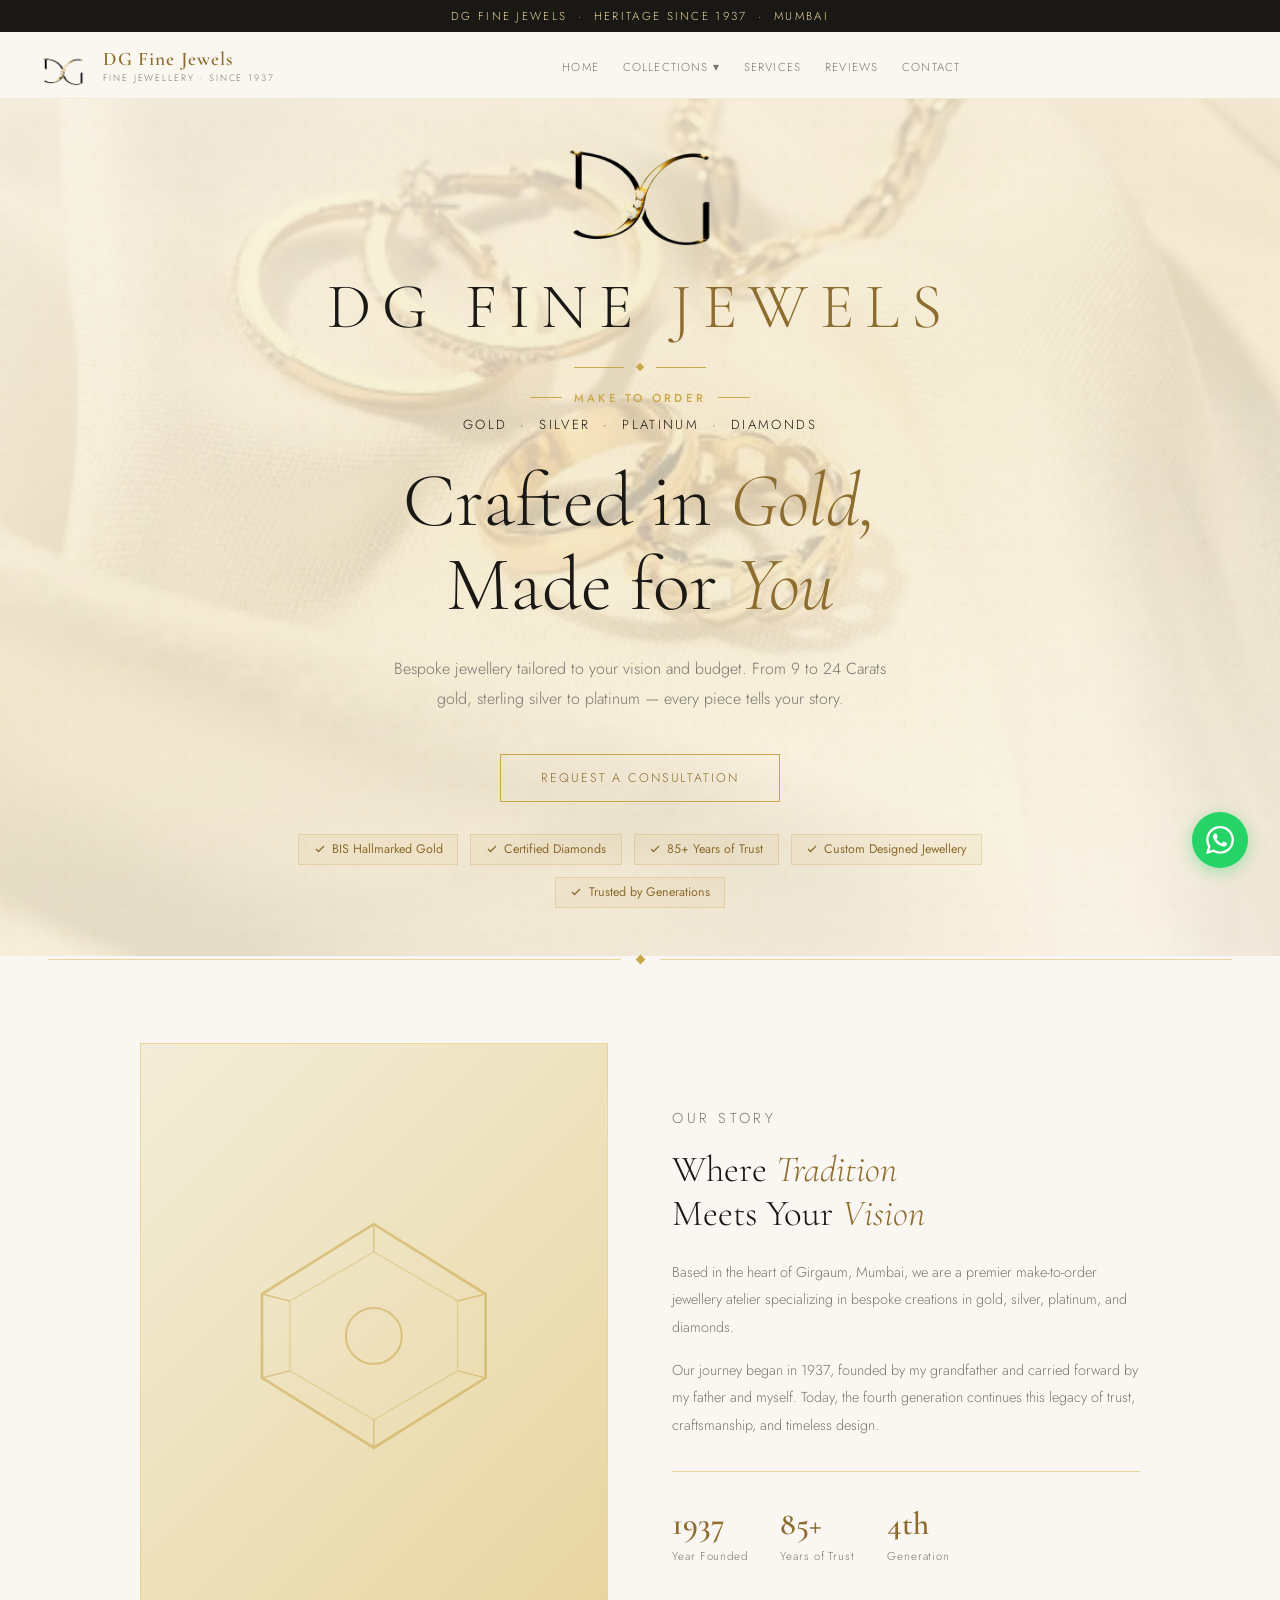
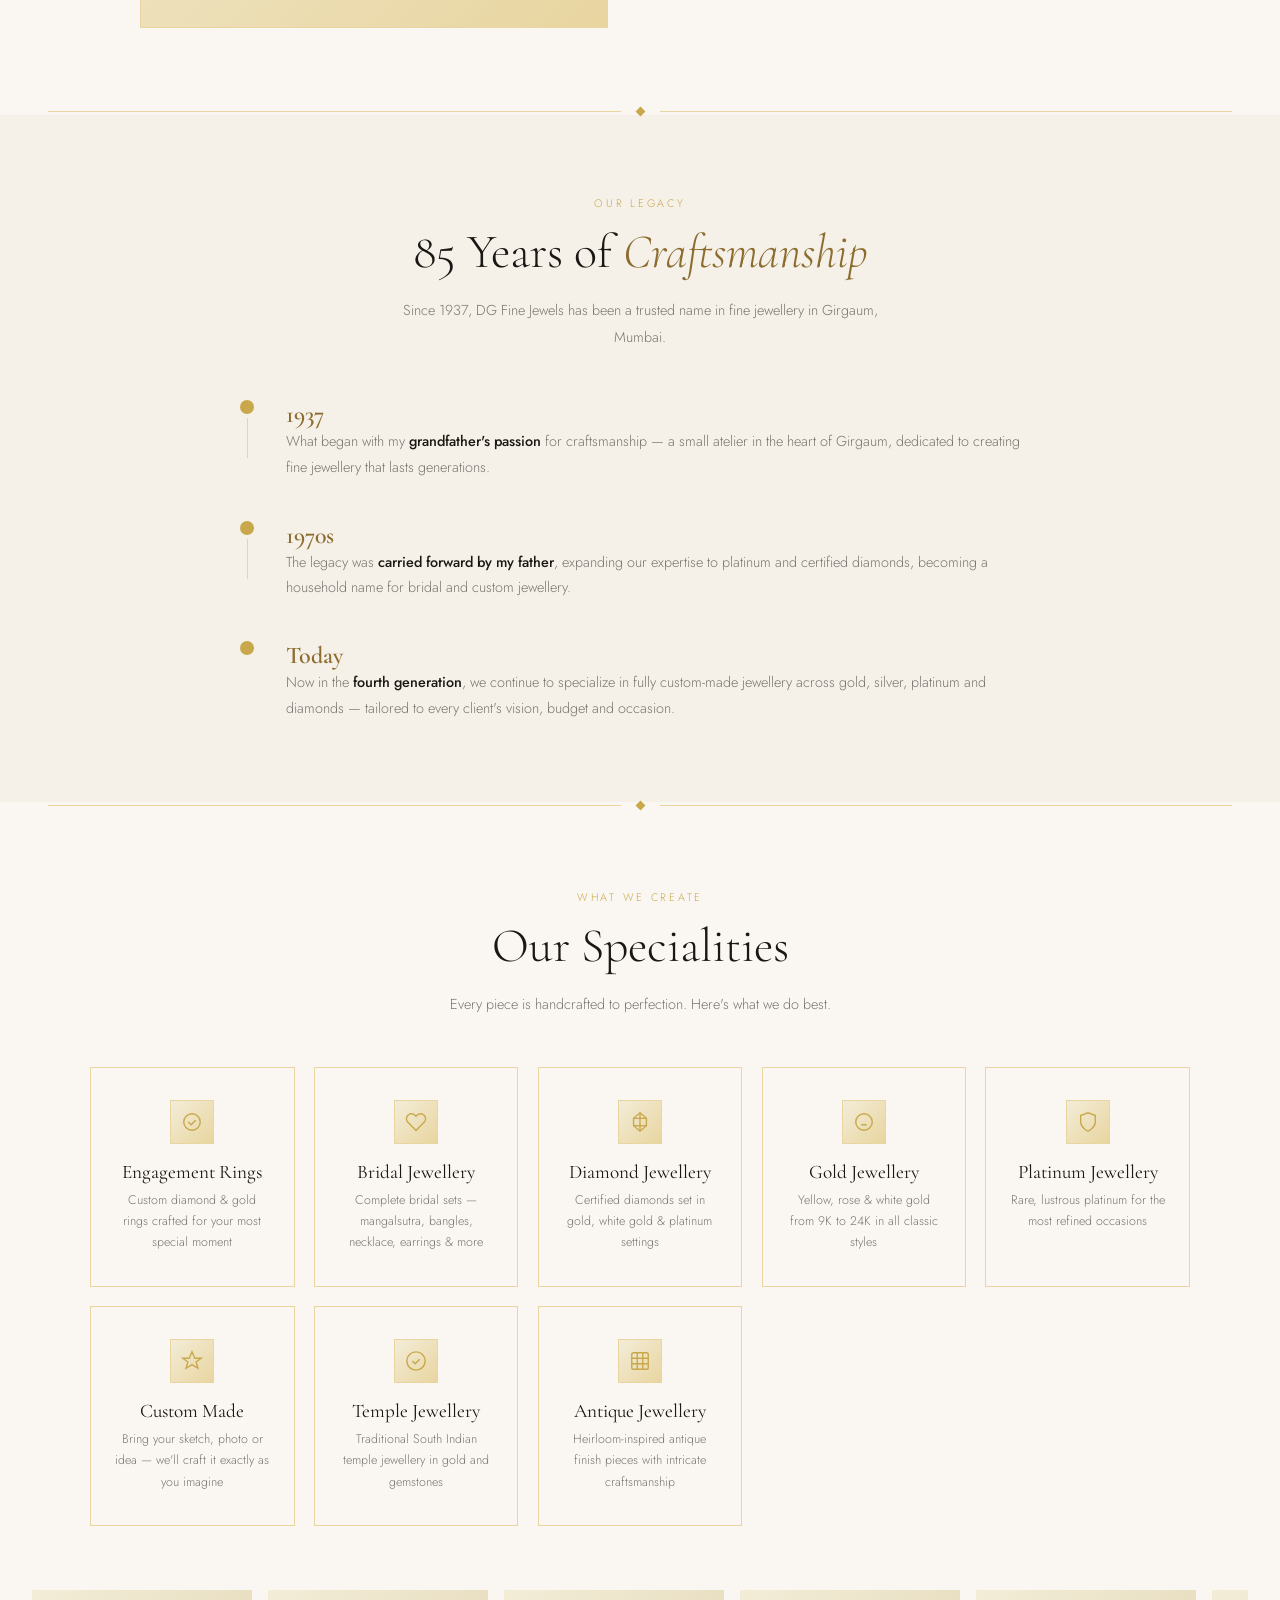
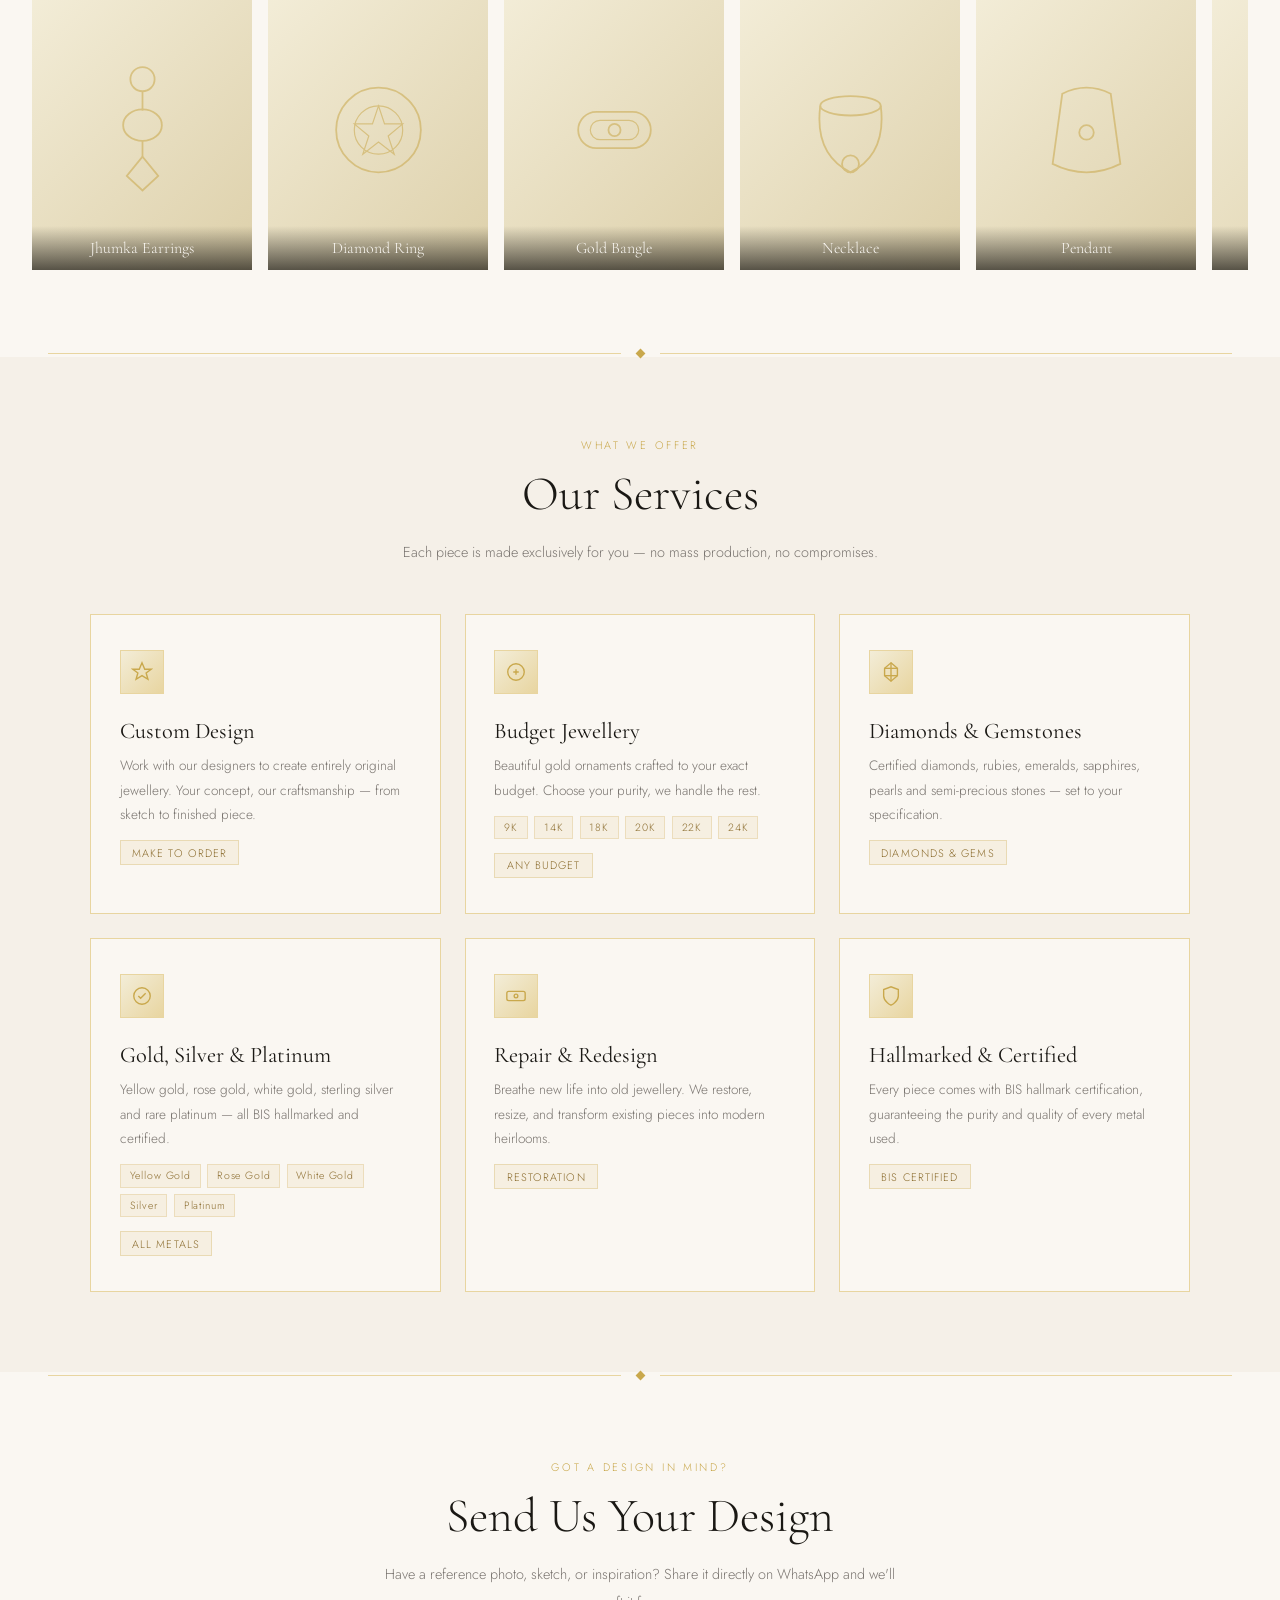
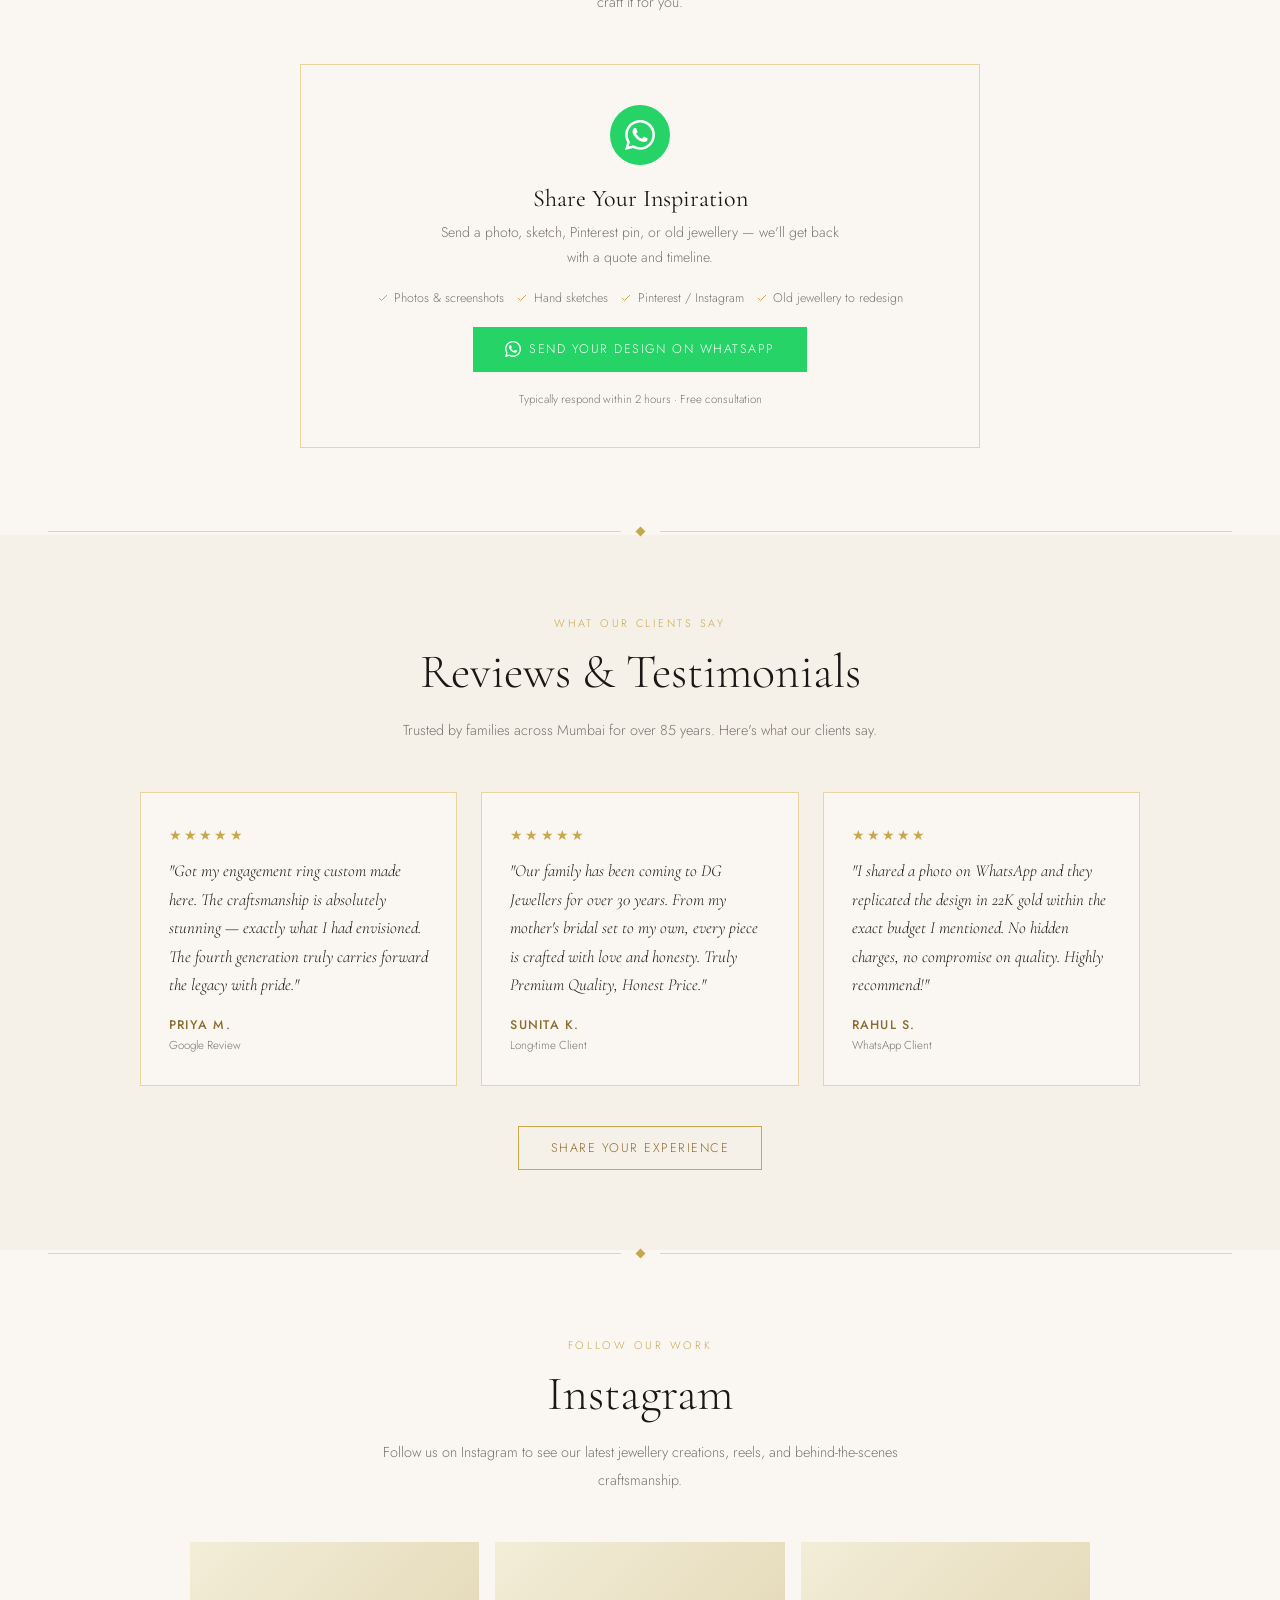
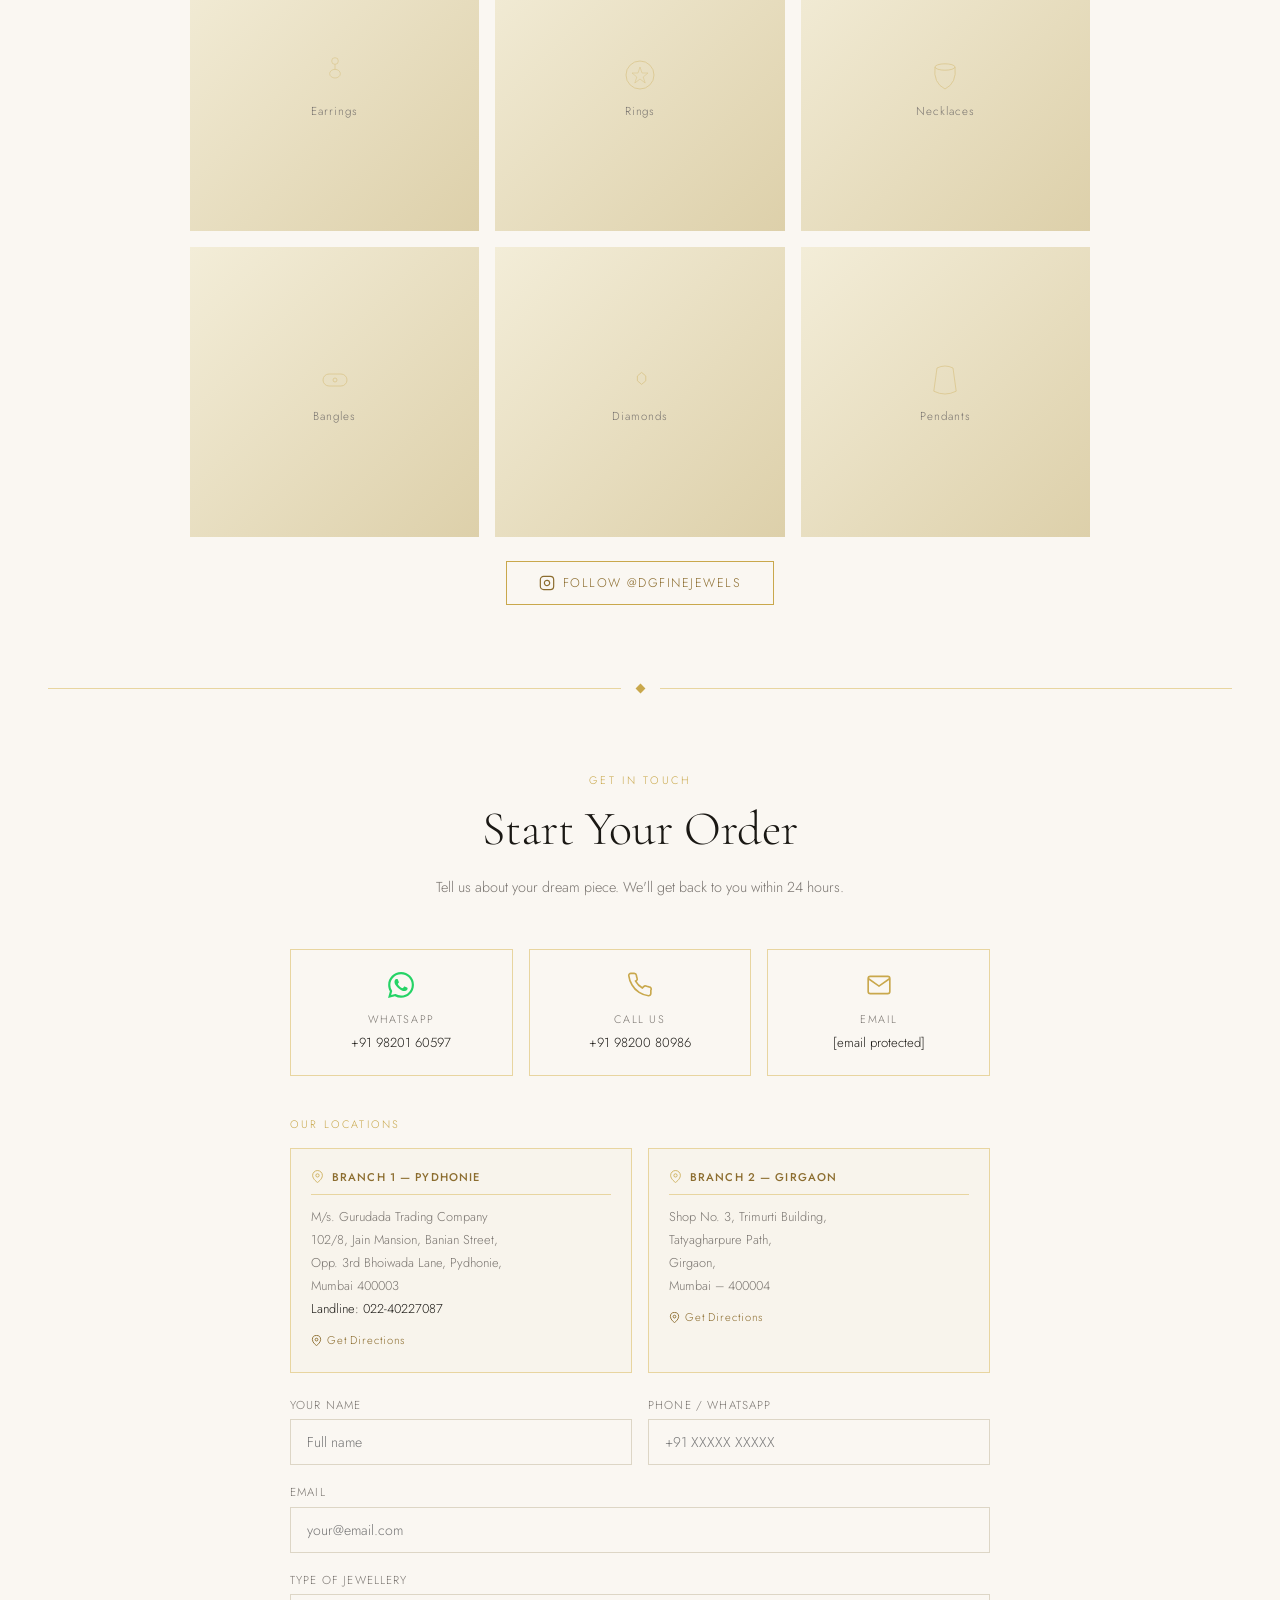
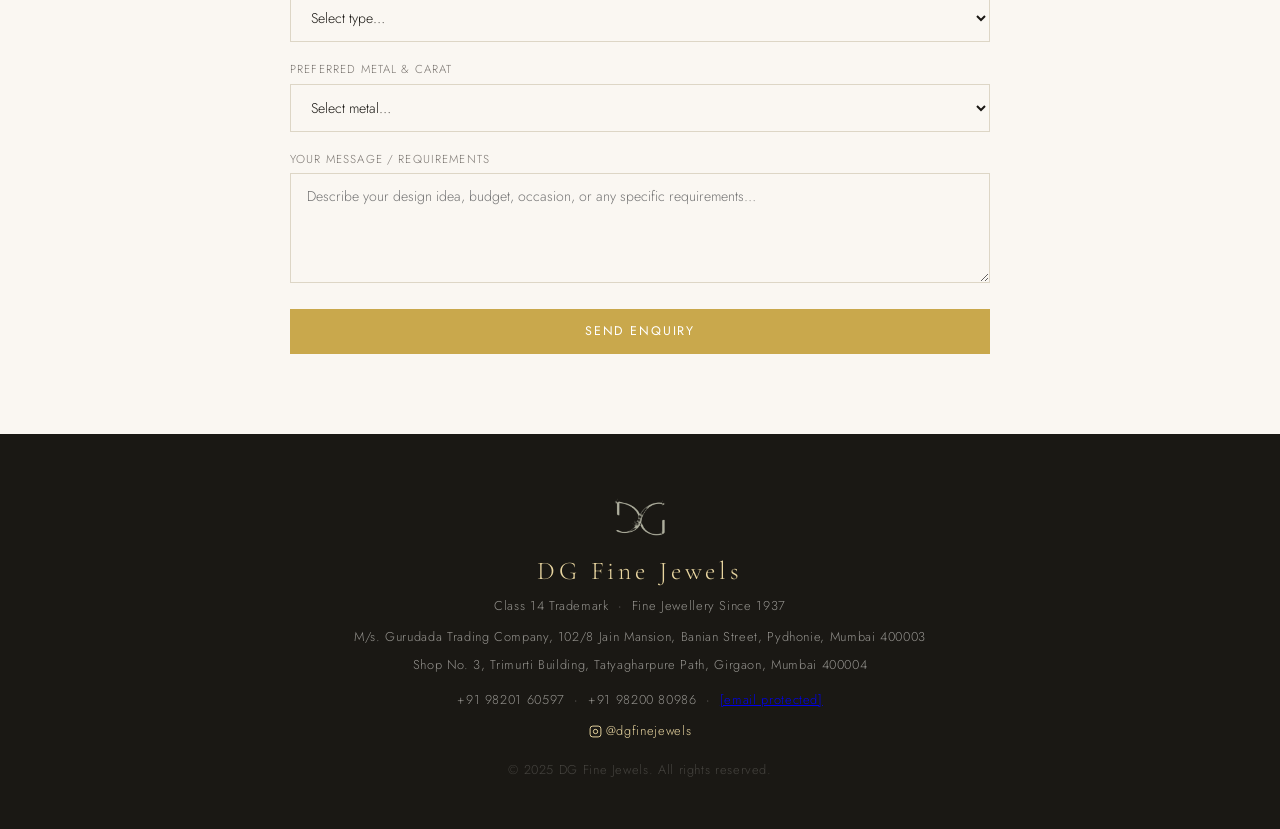
==== commit ebcc8aac: "new images for bg and some design changes" ====
--- a/index.html
+++ b/index.html
@@ -289,10 +289,9 @@
       justify-content: center;
       text-align: center;
       padding: 6rem 2rem 3rem;
-      background: linear-gradient(160deg, #FAF7F2 0%, #F3EDD8 55%, #FAF7F2 100%);
+      background: #F3EDD8;
       position: relative;
       overflow: hidden;
-      z-index: 1;
     }
 
     /* Hero Background Slider */
@@ -302,30 +301,54 @@
       left: 0;
       width: 100%;
       height: 100%;
-      z-index: -1;
+      z-index: 0;
       overflow: hidden;
     }
 
-    .hero-bg-slide {
+    .hero-slide {
       position: absolute;
-      top: 0;
-      left: 0;
-      width: 100%;
-      height: 100%;
-      object-fit: cover;
-      opacity: 0.4;
+      inset: 0;
+      background-size: cover;
+      background-position: center;
+      opacity: 0;
+      transition: opacity 2s ease-in-out;
+      animation: slowZoom 18s ease-in-out infinite alternate;
+    }
+
+    .hero-slide.active {
+      opacity: 0.42;
+    }
+
+    @keyframes slowZoom {
+      from { transform: scale(1.07); }
+      to   { transform: scale(1.0); }
+    }
+
+    .hero-bg-overlay {
+      position: absolute;
+      inset: 0;
+      z-index: 1;
+      background: linear-gradient(
+        160deg,
+        rgba(250,247,242,0.68) 0%,
+        rgba(243,237,216,0.48) 50%,
+        rgba(250,247,242,0.68) 100%
+      );
     }
 
     .hero::before {
       content: '';
       position: absolute;
       inset: 0;
+      z-index: 2;
       background: url("data:image/svg+xml,%3Csvg width='60' height='60' viewBox='0 0 60 60' xmlns='http://www.w3.org/2000/svg'%3E%3Cg fill='%23C9A84C' fill-opacity='0.04'%3E%3Cpath d='M36 34v-4h-2v4h-4v2h4v4h2v-4h4v-2h-4zm0-30V0h-2v4h-4v2h4v4h2V6h4V4h-4zM6 34v-4H4v4H0v2h4v4h2v-4h4v-2H6zM6 4V0H4v4H0v2h4v4h2V6h4V4H6z'/%3E%3C/g%3E%3C/svg%3E");
-      opacity: 1
+      opacity: 1;
+      pointer-events: none;
     }
 
     .hero-inner {
       position: relative;
+      z-index: 3;
       max-width: 860px;
       margin: 0 auto
     }
@@ -384,6 +407,52 @@
       margin-bottom: 1.2rem;
       animation: fadeInOpacity 1.5s ease 0.7s both
     }
+
+    .hero-eyebrow-wrap {
+      margin-bottom: 1.4rem;
+      animation: fadeInOpacity 1.5s ease 0.7s both;
+      display: flex;
+      flex-direction: column;
+      align-items: center;
+      gap: 0.55rem;
+    }
+
+    .hero-eyebrow-mto {
+      display: flex;
+      align-items: center;
+      gap: 0.75rem;
+      justify-content: center;
+    }
+
+    .mto-dash {
+      display: inline-block;
+      width: 32px;
+      height: 1px;
+      background: var(--gold);
+    }
+
+    .mto-label {
+      font-size: 0.72rem;
+      letter-spacing: 0.28em;
+      text-transform: uppercase;
+      color: var(--gold);
+      font-weight: 500;
+      font-family: 'Jost', sans-serif;
+    }
+
+    .hero-eyebrow-materials {
+      font-size: 0.82rem;
+      letter-spacing: 0.18em;
+      text-transform: uppercase;
+      color: var(--charcoal);
+      font-family: 'Jost', sans-serif;
+      font-weight: 300;
+      line-height: 1.7;
+      text-align: center;
+      min-height: 1.4em;
+    }
+
+
 
     .hero h1 {
       font-family: 'Cormorant Garamond', serif;
@@ -1341,7 +1410,7 @@
     <nav>
       <a class="nav-logo-wrap" href="#">
         <img class="nav-logo-img"
-          src="[data-uri]"
+          src="images/DGLOGOPIC.png"
           alt="DG Fine Jewels" />
         <div>
           <div class="nav-logo-name">DG Fine Jewels</div>
@@ -1350,7 +1419,7 @@
         </div>
       </a>
       <ul class="nav-links">
-        <li><a href="#about">Our Story</a></li>
+        <li><a href="#home">Home</a></li>
         <li class="dropdown">
           <a href="javascript:void(0)" class="dropbtn">Collections ▾</a>
           <div class="dropdown-content">
@@ -1377,7 +1446,7 @@
 
   <div class="mobile-menu" id="mobileMenu">
     <button class="mobile-close" onclick="closeMenu()">✕</button>
-    <a href="#about" onclick="closeMenu()">Our Story</a>
+    <a href="#home" onclick="closeMenu()">Home</a>
     <div style="padding: 10px 0; border-bottom: 1px solid rgba(201,168,76,0.1); width: 80%; text-align: center;">
       <span
         style="font-size: 0.8rem; color: var(--gold); text-transform: uppercase; letter-spacing: 0.1em;">Collections</span>
@@ -1400,19 +1469,27 @@
   <!-- HERO -->
   <section class="hero" id="home">
     <div class="hero-bg-slider">
-      <img src="https://images.unsplash.com/photo-1599643477874-5c866f5f9733?auto=format&fit=crop&w=1920&q=80"
-        alt="Jewellery Background" class="hero-bg-slide">
+      <div class="hero-slide active" style="background-image:url('images/hero1.jpg')"></div>
+      <div class="hero-slide" style="background-image:url('images/hero2.jpg')"></div>
+      <div class="hero-slide" style="background-image:url('images/hero3.jpg')"></div>
+      <div class="hero-bg-overlay"></div>
     </div>
     <div class="hero-inner">
       <img class="hero-logo"
-        src="[data-uri]"
+        src="images/DGLOGOPIC.png"
         alt="DG Fine Jewels" />
       <div class="hero-brand-name">DG Fine <span>Jewels</span></div>
       <div class="gold-line">
         <div class="gold-line-diamond"></div>
       </div>
-      <p class="hero-eyebrow">Make to Order &nbsp;·&nbsp; Gold &nbsp;·&nbsp; Silver &nbsp;·&nbsp; Platinum &nbsp;·&nbsp;
-        Diamonds</p>
+      <div class="hero-eyebrow-wrap">
+        <div class="hero-eyebrow-mto">
+          <span class="mto-dash"></span>
+          <span class="mto-label">Make to Order</span>
+          <span class="mto-dash"></span>
+        </div>
+        <div class="hero-eyebrow-materials">Gold &nbsp;&middot;&nbsp; Silver &nbsp;&middot;&nbsp; Platinum &nbsp;&middot;&nbsp; Diamonds</div>
+      </div>
       <h1>Crafted in <em>Gold,</em><br>Made for <em>You</em></h1>
       <p class="hero-desc">Bespoke jewellery tailored to your vision and budget. From 9 to 24 Carats gold, sterling
         silver to platinum — every piece tells your story.</p>
@@ -2015,14 +2092,14 @@
           <span class="contact-method-label">Call Us</span>
           <div class="contact-method-value">+91 98200 80986</div>
         </a>
-        <a href="mailto:dgjewellers@gmail.com" class="contact-method">
+        <a href="/cdn-cgi/l/email-protection#4f2b28252a382a23232a3d3c0f28222e2623612c2022" class="contact-method">
           <div class="contact-method-icon"><svg width="26" height="26" viewBox="0 0 24 24" fill="none" stroke="#C9A84C"
               stroke-width="1.5">
               <path d="M4 4h16c1.1 0 2 .9 2 2v12c0 1.1-.9 2-2 2H4c-1.1 0-2-.9-2-2V6c0-1.1.9-2 2-2z" />
               <polyline points="22,6 12,13 2,6" />
             </svg></div>
           <span class="contact-method-label">Email</span>
-          <div class="contact-method-value">dgjewellers@gmail.com</div>
+          <div class="contact-method-value"><span class="__cf_email__" data-cfemail="8febe8e5eaf8eae3e3eafdfccfe8e2eee6e3a1ece0e2">[email&#160;protected]</span></div>
         </a>
       </div>
 
@@ -2131,14 +2208,14 @@
   <!-- FOOTER -->
   <footer>
     <img class="footer-logo-img"
-      src="[data-uri]"
+      src="images/DGLOGOPIC.png"
       alt="DG Fine Jewels" />
     <span class="footer-brand">DG Fine Jewels</span>
     <p>Class 14 Trademark &nbsp;·&nbsp; Fine Jewellery Since 1937</p>
     <p style="margin-top:0.5rem">M/s. Gurudada Trading Company, 102/8 Jain Mansion, Banian Street, Pydhonie, Mumbai
       400003</p>
     <p style="margin-top:0.3rem">Shop No. 3, Trimurti Building, Tatyagharpure Path, Girgaon, Mumbai 400004</p>
-    <p style="margin-top:0.75rem">+91 98201 60597 &nbsp;·&nbsp; +91 98200 80986 &nbsp;·&nbsp; dgjewellers@gmail.com</p>
+    <p style="margin-top:0.75rem">+91 98201 60597 &nbsp;·&nbsp; +91 98200 80986 &nbsp;·&nbsp; <a href="/cdn-cgi/l/email-protection" class="__cf_email__" data-cfemail="d2b6b5b8b7a5b7bebeb7a0a192b5bfb3bbbefcb1bdbf">[email&#160;protected]</a></p>
     <p style="margin-top:0.5rem"><a href="https://www.instagram.com/dgfinejewels" target="_blank"
         style="color:var(--gold-light);text-decoration:none"><svg width="13" height="13" viewBox="0 0 24 24" fill="none"
           stroke="currentColor" stroke-width="1.8" style="vertical-align:middle;margin-right:4px">
@@ -2158,13 +2235,22 @@
   </a>
 
   <script>
+    (function() {
+      var slides = document.querySelectorAll('.hero-slide');
+      var current = 0;
+      var interval = 5000; // 5 seconds per image
+
+      function nextSlide() {
+        slides[current].classList.remove('active');
+        current = (current + 1) % slides.length;
+        slides[current].classList.add('active');
+      }
+
+      setInterval(nextSlide, interval);
+    })();
+  </script>
+    <script data-cfasync="false" src="/cdn-cgi/scripts/5c5dd728/cloudflare-static/email-decode.min.js"></script><script>
     function handleSubmit(e) { e.preventDefault(); e.target.style.display = 'none'; document.getElementById('form-success').style.display = 'block' }
     function openMenu() { document.getElementById('mobileMenu').classList.add('open'); document.body.style.overflow = 'hidden' }
     function closeMenu() { document.getElementById('mobileMenu').classList.remove('open'); document.body.style.overflow = '' }
-    // mobile locations grid
-    if (window.innerWidth <= 480) { var lg = document.querySelector('.locations-grid'); if (lg) lg.style.gridTemplateColumns = '1fr' }
-    window.addEventListener('resize', function () { var lg = document.querySelector('.locations-grid'); if (!lg) return; lg.style.gridTemplateColumns = window.innerWidth <= 480 ? '1fr' : '1fr 1fr' });
-  </script>
-</body>
-
-</html>+    // mobile location
